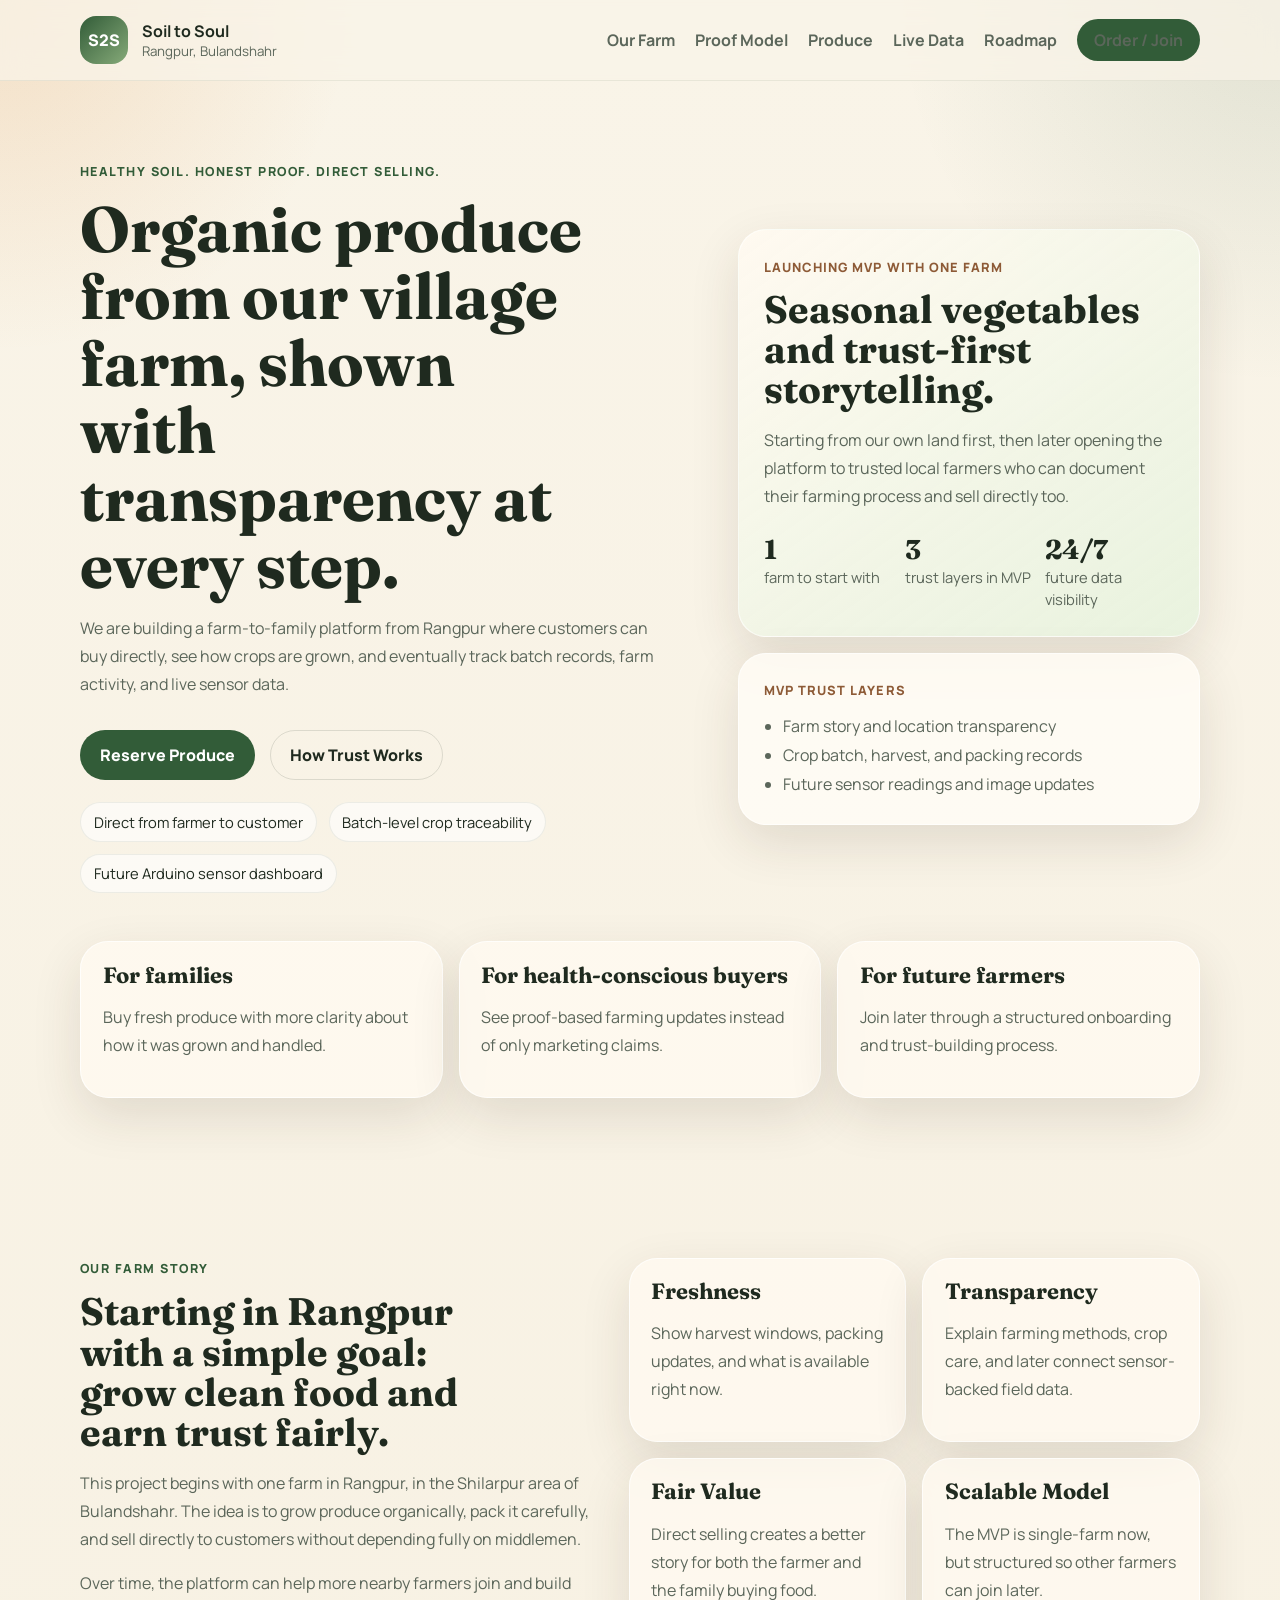
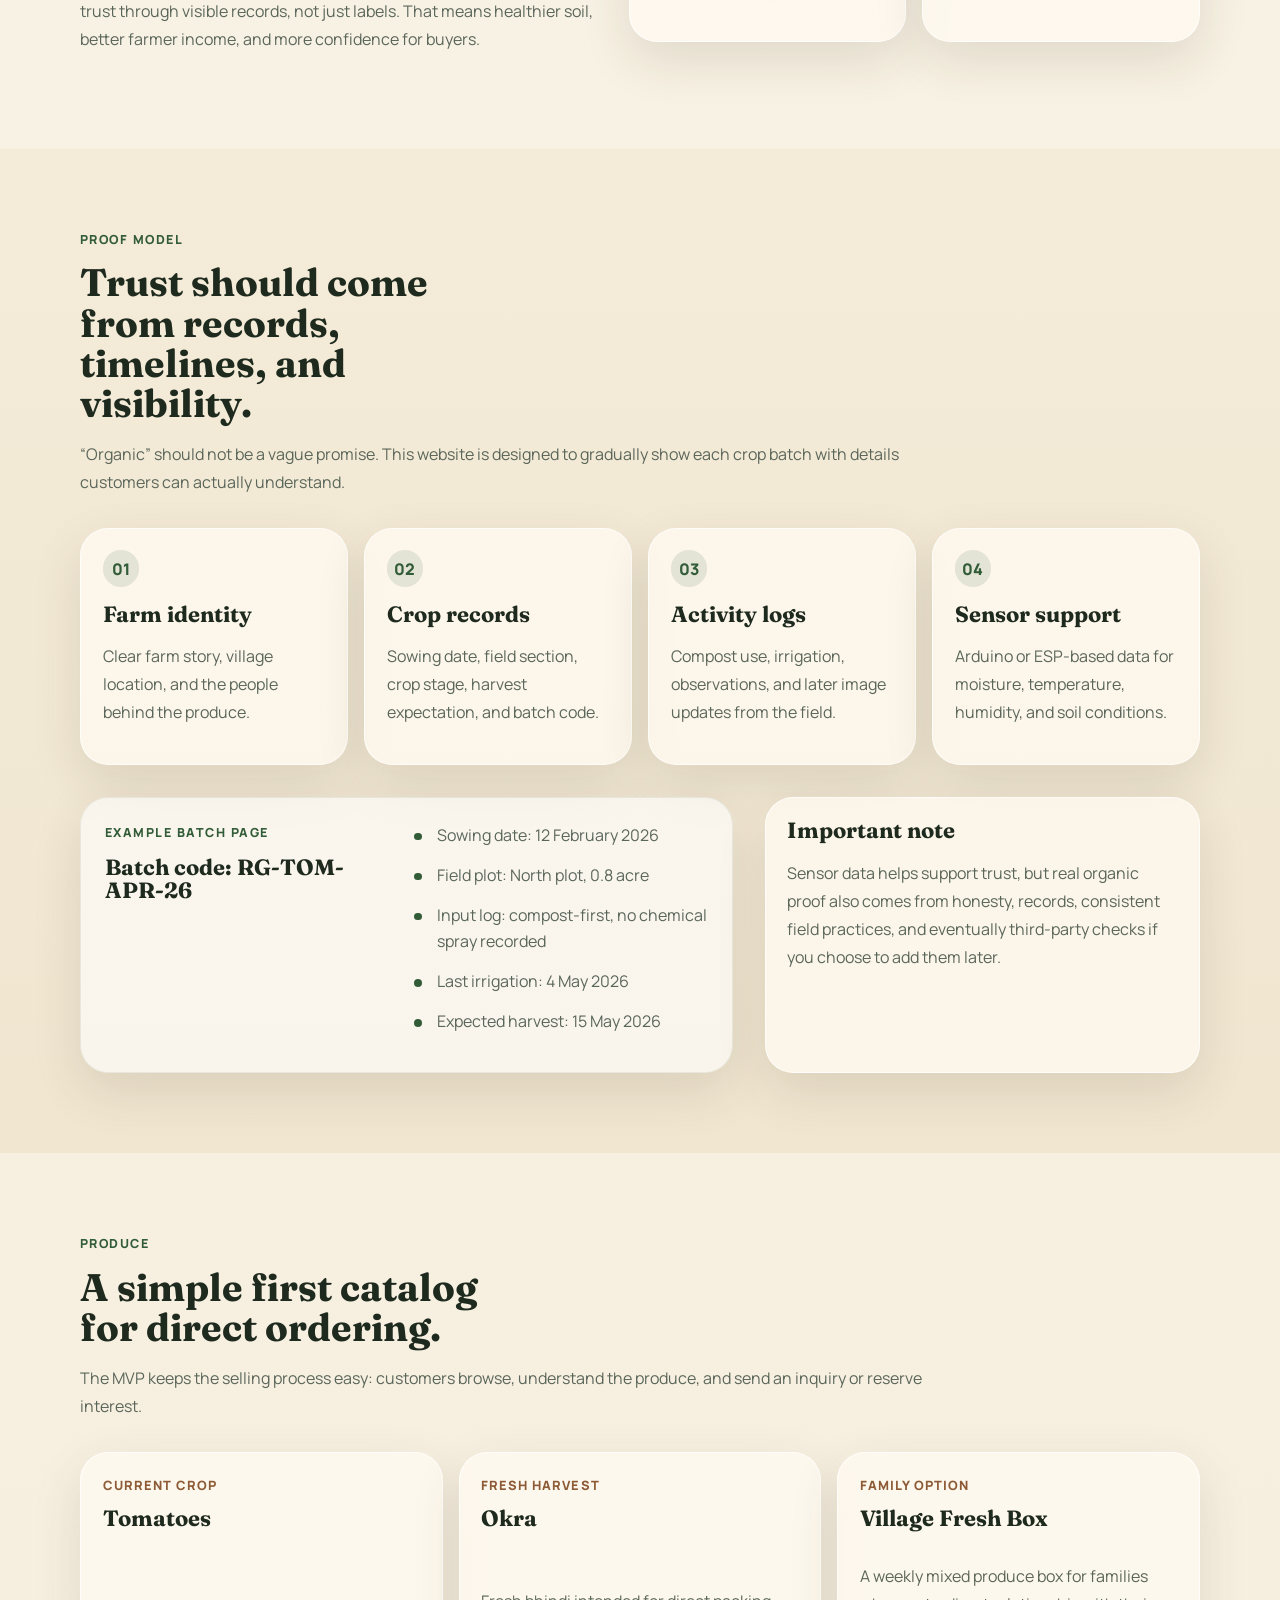
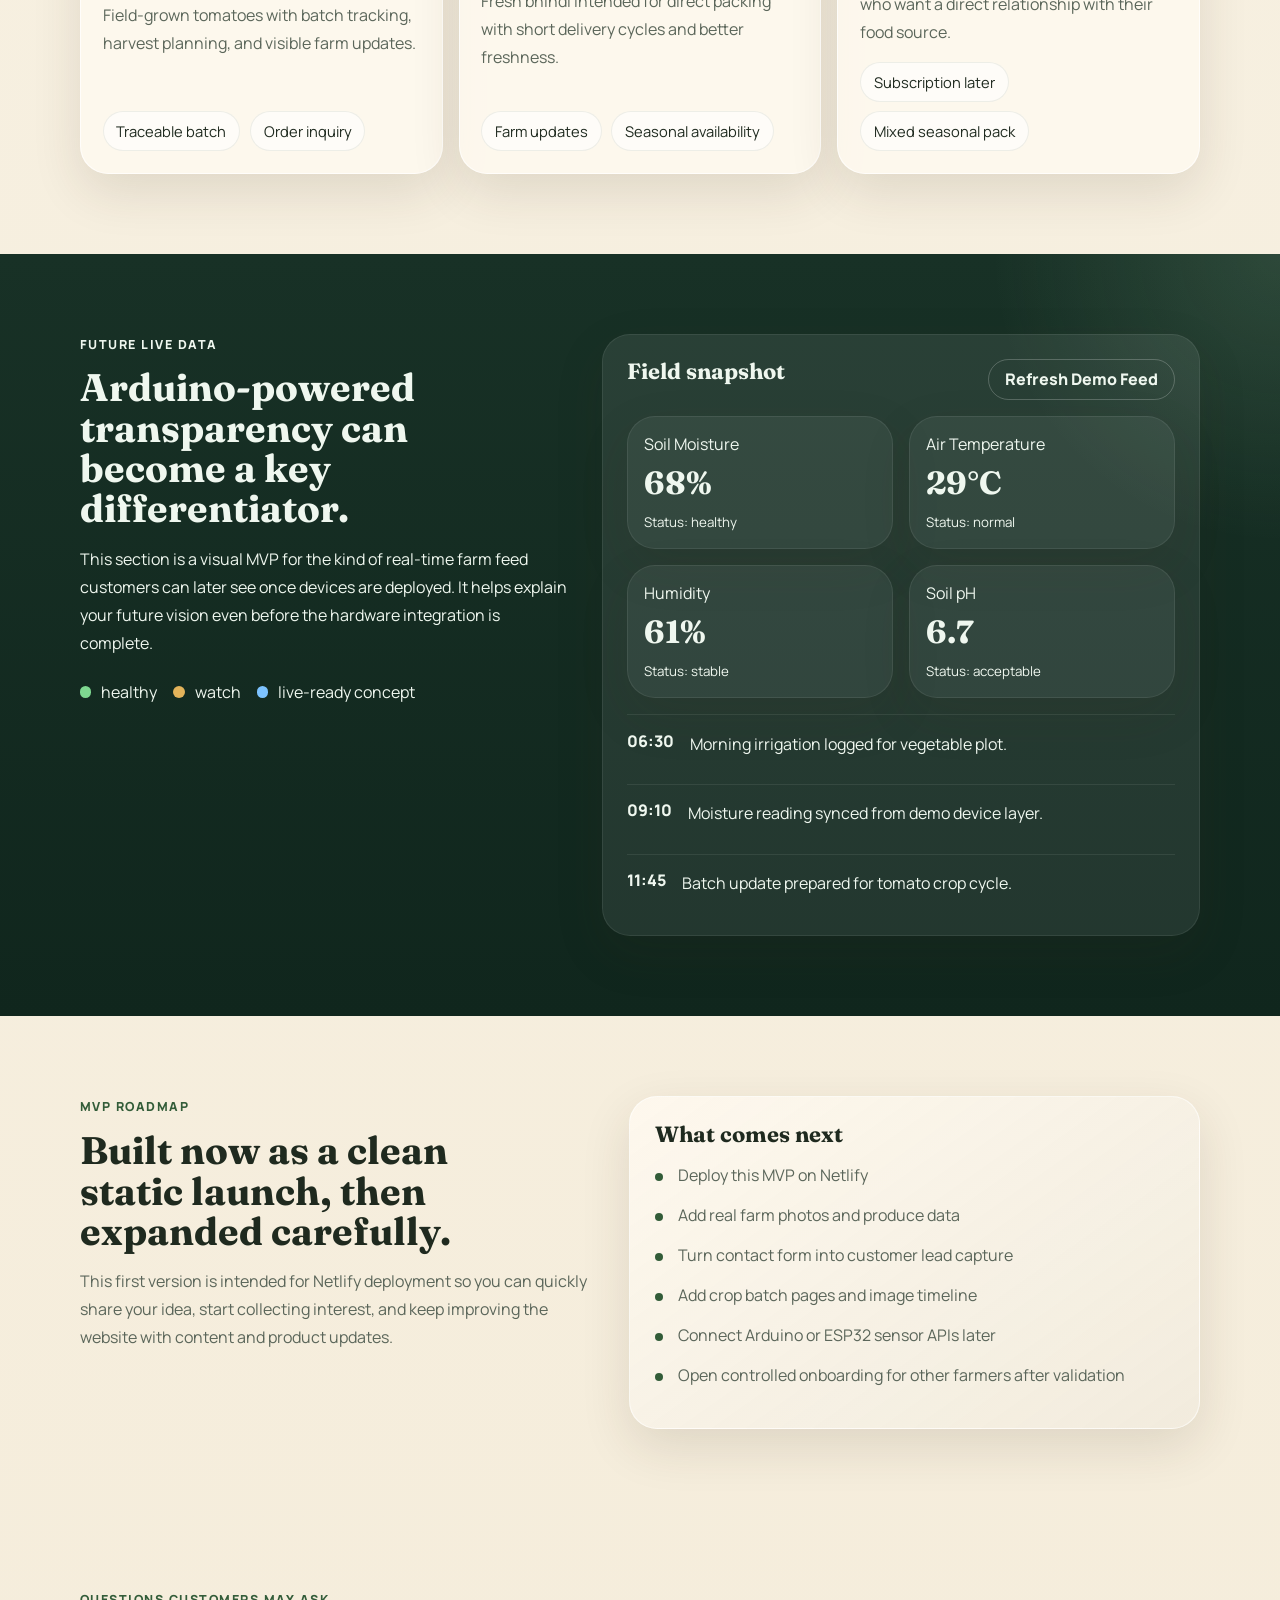
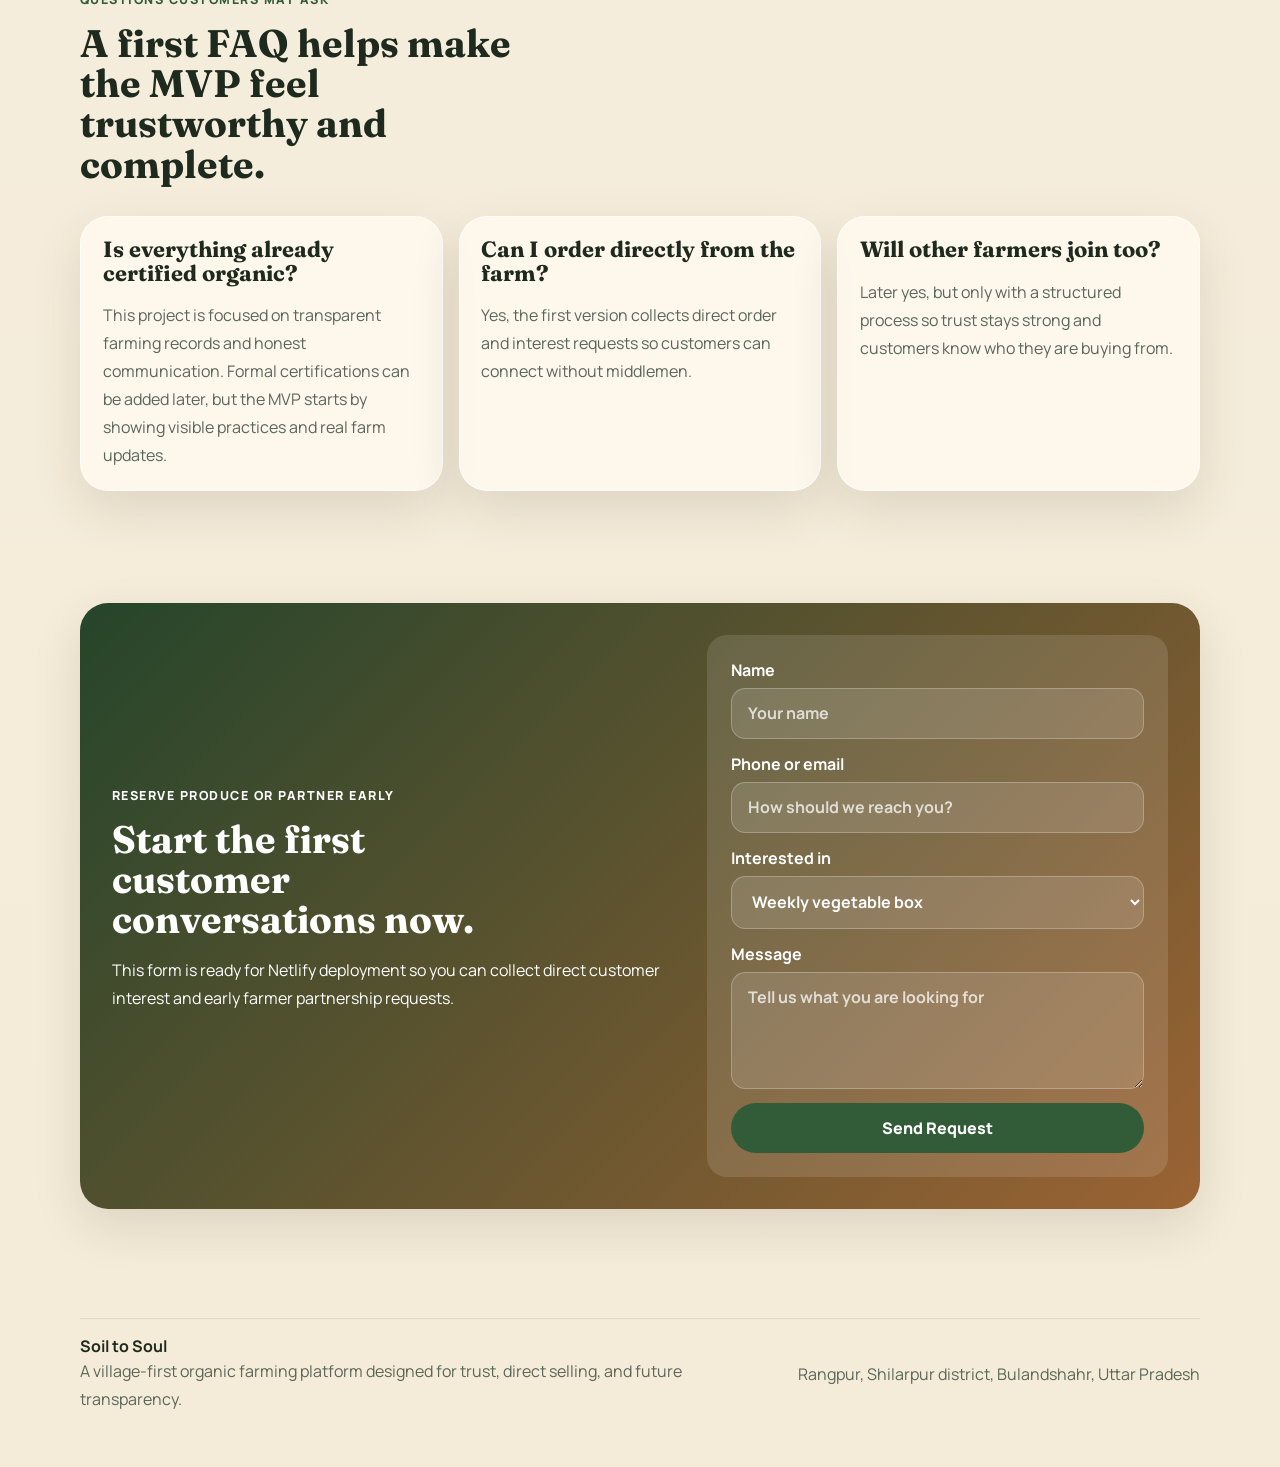
==== index.html @ 295ac2bc "Initial Soil to Soul MVP website" ====
<!DOCTYPE html>
<html lang="en">
<head>
  <meta charset="UTF-8">
  <meta name="viewport" content="width=device-width, initial-scale=1.0">
  <title>Soil to Soul | Farm to Family</title>
  <meta name="description" content="Soil to Soul is a trust-first organic farm website from Rangpur, Shilarpur, Bulandshahr with direct ordering, crop traceability, and future-ready live farm data.">
  <meta name="theme-color" content="#24472d">
  <link rel="preconnect" href="https://fonts.googleapis.com">
  <link rel="preconnect" href="https://fonts.gstatic.com" crossorigin>
  <link href="https://fonts.googleapis.com/css2?family=Fraunces:wght@500;600;700&family=Manrope:wght@400;500;600;700;800&display=swap" rel="stylesheet">
  <link rel="stylesheet" href="styles.css">
</head>
<body>
  <header class="site-header">
    <div class="container nav-shell">
      <a class="brand" href="#top" aria-label="Soil to Soul">
        <span class="brand-mark">S2S</span>
        <span class="brand-text">
          <strong>Soil to Soul</strong>
          <small>Rangpur, Bulandshahr</small>
        </span>
      </a>

      <button class="nav-toggle" type="button" aria-expanded="false" aria-controls="site-nav" aria-label="Toggle navigation">
        <span></span>
        <span></span>
        <span></span>
      </button>

      <nav id="site-nav" class="site-nav">
        <a href="#story">Our Farm</a>
        <a href="#proof">Proof Model</a>
        <a href="#produce">Produce</a>
        <a href="#dashboard">Live Data</a>
        <a href="#roadmap">Roadmap</a>
        <a href="#contact" class="button button-small">Order / Join</a>
      </nav>
    </div>
  </header>

  <main id="top">
    <section class="hero">
      <div class="container hero-grid">
        <div class="hero-copy">
          <p class="eyebrow">Healthy soil. Honest proof. Direct selling.</p>
          <h1>Organic produce from our village farm, shown with transparency at every step.</h1>
          <p class="hero-text">
            We are building a farm-to-family platform from Rangpur where customers can buy directly,
            see how crops are grown, and eventually track batch records, farm activity, and live sensor data.
          </p>
          <div class="hero-actions">
            <a class="button" href="#contact">Reserve Produce</a>
            <a class="button button-ghost" href="#proof">How Trust Works</a>
          </div>
          <ul class="hero-highlights">
            <li>Direct from farmer to customer</li>
            <li>Batch-level crop traceability</li>
            <li>Future Arduino sensor dashboard</li>
          </ul>
        </div>

        <div class="hero-panel">
          <div class="panel-card panel-main">
            <p class="panel-label">Launching MVP with one farm</p>
            <h2>Seasonal vegetables and trust-first storytelling.</h2>
            <p>
              Starting from our own land first, then later opening the platform to trusted local farmers
              who can document their farming process and sell directly too.
            </p>
            <div class="stat-row">
              <div>
                <strong>1</strong>
                <span>farm to start with</span>
              </div>
              <div>
                <strong>3</strong>
                <span>trust layers in MVP</span>
              </div>
              <div>
                <strong>24/7</strong>
                <span>future data visibility</span>
              </div>
            </div>
          </div>

          <div class="panel-card panel-note">
            <p class="panel-label">MVP trust layers</p>
            <ul>
              <li>Farm story and location transparency</li>
              <li>Crop batch, harvest, and packing records</li>
              <li>Future sensor readings and image updates</li>
            </ul>
          </div>
        </div>
      </div>
    </section>

    <section class="section intro-strip">
      <div class="container intro-cards">
        <article class="mini-card">
          <h3>For families</h3>
          <p>Buy fresh produce with more clarity about how it was grown and handled.</p>
        </article>
        <article class="mini-card">
          <h3>For health-conscious buyers</h3>
          <p>See proof-based farming updates instead of only marketing claims.</p>
        </article>
        <article class="mini-card">
          <h3>For future farmers</h3>
          <p>Join later through a structured onboarding and trust-building process.</p>
        </article>
      </div>
    </section>

    <section class="section" id="story">
      <div class="container split-section">
        <div>
          <p class="eyebrow">Our farm story</p>
          <h2>Starting in Rangpur with a simple goal: grow clean food and earn trust fairly.</h2>
          <p>
            This project begins with one farm in Rangpur, in the Shilarpur area of Bulandshahr.
            The idea is to grow produce organically, pack it carefully, and sell directly to customers
            without depending fully on middlemen.
          </p>
          <p>
            Over time, the platform can help more nearby farmers join and build trust through visible records,
            not just labels. That means healthier soil, better farmer income, and more confidence for buyers.
          </p>
        </div>

        <div class="feature-grid">
          <article class="feature-card">
            <h3>Freshness</h3>
            <p>Show harvest windows, packing updates, and what is available right now.</p>
          </article>
          <article class="feature-card">
            <h3>Transparency</h3>
            <p>Explain farming methods, crop care, and later connect sensor-backed field data.</p>
          </article>
          <article class="feature-card">
            <h3>Fair Value</h3>
            <p>Direct selling creates a better story for both the farmer and the family buying food.</p>
          </article>
          <article class="feature-card">
            <h3>Scalable Model</h3>
            <p>The MVP is single-farm now, but structured so other farmers can join later.</p>
          </article>
        </div>
      </div>
    </section>

    <section class="section section-tinted" id="proof">
      <div class="container">
        <div class="section-heading">
          <p class="eyebrow">Proof model</p>
          <h2>Trust should come from records, timelines, and visibility.</h2>
          <p>
            “Organic” should not be a vague promise. This website is designed to gradually show each crop batch
            with details customers can actually understand.
          </p>
        </div>

        <div class="timeline-grid">
          <article class="timeline-card">
            <span>01</span>
            <h3>Farm identity</h3>
            <p>Clear farm story, village location, and the people behind the produce.</p>
          </article>
          <article class="timeline-card">
            <span>02</span>
            <h3>Crop records</h3>
            <p>Sowing date, field section, crop stage, harvest expectation, and batch code.</p>
          </article>
          <article class="timeline-card">
            <span>03</span>
            <h3>Activity logs</h3>
            <p>Compost use, irrigation, observations, and later image updates from the field.</p>
          </article>
          <article class="timeline-card">
            <span>04</span>
            <h3>Sensor support</h3>
            <p>Arduino or ESP-based data for moisture, temperature, humidity, and soil conditions.</p>
          </article>
        </div>

        <div class="proof-grid">
          <article class="traceability-box">
            <div>
              <p class="eyebrow">Example batch page</p>
              <h3>Batch code: RG-TOM-APR-26</h3>
            </div>
            <ul class="batch-points">
              <li>Sowing date: 12 February 2026</li>
              <li>Field plot: North plot, 0.8 acre</li>
              <li>Input log: compost-first, no chemical spray recorded</li>
              <li>Last irrigation: 4 May 2026</li>
              <li>Expected harvest: 15 May 2026</li>
            </ul>
          </article>

          <article class="proof-note">
            <h3>Important note</h3>
            <p>
              Sensor data helps support trust, but real organic proof also comes from honesty, records,
              consistent field practices, and eventually third-party checks if you choose to add them later.
            </p>
          </article>
        </div>
      </div>
    </section>

    <section class="section" id="produce">
      <div class="container">
        <div class="section-heading">
          <p class="eyebrow">Produce</p>
          <h2>A simple first catalog for direct ordering.</h2>
          <p>
            The MVP keeps the selling process easy: customers browse, understand the produce, and send an inquiry or reserve interest.
          </p>
        </div>

        <div class="produce-grid">
          <article class="produce-card">
            <div class="produce-top">
              <p class="produce-tag">Current crop</p>
              <h3>Tomatoes</h3>
            </div>
            <p>Field-grown tomatoes with batch tracking, harvest planning, and visible farm updates.</p>
            <div class="produce-meta">
              <span>Traceable batch</span>
              <span>Order inquiry</span>
            </div>
          </article>

          <article class="produce-card">
            <div class="produce-top">
              <p class="produce-tag">Fresh harvest</p>
              <h3>Okra</h3>
            </div>
            <p>Fresh bhindi intended for direct packing with short delivery cycles and better freshness.</p>
            <div class="produce-meta">
              <span>Farm updates</span>
              <span>Seasonal availability</span>
            </div>
          </article>

          <article class="produce-card">
            <div class="produce-top">
              <p class="produce-tag">Family option</p>
              <h3>Village Fresh Box</h3>
            </div>
            <p>A weekly mixed produce box for families who want a direct relationship with their food source.</p>
            <div class="produce-meta">
              <span>Subscription later</span>
              <span>Mixed seasonal pack</span>
            </div>
          </article>
        </div>
      </div>
    </section>

    <section class="section section-dark" id="dashboard">
      <div class="container dashboard-grid">
        <div>
          <p class="eyebrow eyebrow-dark">Future live data</p>
          <h2>Arduino-powered transparency can become a key differentiator.</h2>
          <p>
            This section is a visual MVP for the kind of real-time farm feed customers can later see once devices are deployed.
            It helps explain your future vision even before the hardware integration is complete.
          </p>
          <div class="legend">
            <span><i class="dot dot-green"></i> healthy</span>
            <span><i class="dot dot-amber"></i> watch</span>
            <span><i class="dot dot-blue"></i> live-ready concept</span>
          </div>
        </div>

        <div class="dashboard-card">
          <div class="dashboard-head">
            <h3>Field snapshot</h3>
            <button id="refreshButton" class="button button-small button-ghost-dark" type="button">Refresh Demo Feed</button>
          </div>

          <div class="sensor-grid">
            <article class="sensor-card">
              <span>Soil Moisture</span>
              <strong id="moistureValue">68%</strong>
              <small>Status: healthy</small>
            </article>
            <article class="sensor-card">
              <span>Air Temperature</span>
              <strong id="temperatureValue">29°C</strong>
              <small>Status: normal</small>
            </article>
            <article class="sensor-card">
              <span>Humidity</span>
              <strong id="humidityValue">61%</strong>
              <small>Status: stable</small>
            </article>
            <article class="sensor-card">
              <span>Soil pH</span>
              <strong id="phValue">6.7</strong>
              <small>Status: acceptable</small>
            </article>
          </div>

          <div class="activity-feed">
            <div class="feed-item">
              <span class="feed-time">06:30</span>
              <p>Morning irrigation logged for vegetable plot.</p>
            </div>
            <div class="feed-item">
              <span class="feed-time">09:10</span>
              <p>Moisture reading synced from demo device layer.</p>
            </div>
            <div class="feed-item">
              <span class="feed-time">11:45</span>
              <p>Batch update prepared for tomato crop cycle.</p>
            </div>
          </div>
        </div>
      </div>
    </section>

    <section class="section" id="roadmap">
      <div class="container split-section">
        <div>
          <p class="eyebrow">MVP roadmap</p>
          <h2>Built now as a clean static launch, then expanded carefully.</h2>
          <p>
            This first version is intended for Netlify deployment so you can quickly share your idea, start collecting interest,
            and keep improving the website with content and product updates.
          </p>
        </div>

        <div class="checklist-card">
          <h3>What comes next</h3>
          <ul class="checklist">
            <li>Deploy this MVP on Netlify</li>
            <li>Add real farm photos and produce data</li>
            <li>Turn contact form into customer lead capture</li>
            <li>Add crop batch pages and image timeline</li>
            <li>Connect Arduino or ESP32 sensor APIs later</li>
            <li>Open controlled onboarding for other farmers after validation</li>
          </ul>
        </div>
      </div>
    </section>

    <section class="section faq-section">
      <div class="container">
        <div class="section-heading">
          <p class="eyebrow">Questions customers may ask</p>
          <h2>A first FAQ helps make the MVP feel trustworthy and complete.</h2>
        </div>

        <div class="faq-grid">
          <article class="faq-card">
            <h3>Is everything already certified organic?</h3>
            <p>
              This project is focused on transparent farming records and honest communication. Formal certifications can be added later,
              but the MVP starts by showing visible practices and real farm updates.
            </p>
          </article>
          <article class="faq-card">
            <h3>Can I order directly from the farm?</h3>
            <p>
              Yes, the first version collects direct order and interest requests so customers can connect without middlemen.
            </p>
          </article>
          <article class="faq-card">
            <h3>Will other farmers join too?</h3>
            <p>
              Later yes, but only with a structured process so trust stays strong and customers know who they are buying from.
            </p>
          </article>
        </div>
      </div>
    </section>

    <section class="section section-accent" id="contact">
      <div class="container cta-card">
        <div>
          <p class="eyebrow">Reserve produce or partner early</p>
          <h2>Start the first customer conversations now.</h2>
          <p>
            This form is ready for Netlify deployment so you can collect direct customer interest and early farmer partnership requests.
          </p>
        </div>

        <form
          class="interest-form"
          name="organic-mvp-interest"
          method="POST"
          data-netlify="true"
          netlify-honeypot="bot-field"
          action="/thank-you.html"
        >
          <input type="hidden" name="form-name" value="organic-mvp-interest">
          <p class="hidden-field">
            <label>Do not fill this if you are human: <input name="bot-field"></label>
          </p>
          <label>
            Name
            <input type="text" name="name" placeholder="Your name" required>
          </label>
          <label>
            Phone or email
            <input type="text" name="contact" placeholder="How should we reach you?" required>
          </label>
          <label>
            Interested in
            <select name="interest">
              <option value="weekly-box">Weekly vegetable box</option>
              <option value="single-order">Single crop order</option>
              <option value="farm-visit">Farm visit or discussion</option>
              <option value="farmer-partnership">Farmer partnership</option>
            </select>
          </label>
          <label>
            Message
            <textarea name="message" rows="4" placeholder="Tell us what you are looking for"></textarea>
          </label>
          <button class="button" type="submit">Send Request</button>
        </form>
      </div>
    </section>
  </main>

  <footer class="site-footer">
    <div class="container footer-shell">
      <div>
        <strong>Soil to Soul</strong>
        <p>A village-first organic farming platform designed for trust, direct selling, and future transparency.</p>
      </div>
      <p>Rangpur, Shilarpur district, Bulandshahr, Uttar Pradesh</p>
    </div>
  </footer>

  <script src="script.js"></script>
</body>
</html>
---- styles.css ----
:root {
  --bg: #f7f1e4;
  --bg-soft: #efe4cc;
  --card: rgba(255, 252, 245, 0.82);
  --ink: #1f2a1f;
  --muted: #5b665a;
  --line: rgba(44, 61, 44, 0.14);
  --leaf: #325c38;
  --leaf-deep: #22462d;
  --leaf-soft: #6b9366;
  --soil: #8d5a36;
  --accent: #d9822b;
  --dark: #183126;
  --dark-card: rgba(255, 255, 255, 0.08);
  --shadow: 0 18px 50px rgba(58, 44, 28, 0.12);
  --radius-xl: 28px;
  --radius-lg: 20px;
  --radius-md: 14px;
  --container: min(1120px, calc(100vw - 2rem));
}

* {
  box-sizing: border-box;
}

html {
  scroll-behavior: smooth;
}

body {
  margin: 0;
  font-family: "Manrope", sans-serif;
  color: var(--ink);
  background:
    radial-gradient(circle at top left, rgba(217, 130, 43, 0.18), transparent 22rem),
    radial-gradient(circle at top right, rgba(50, 92, 56, 0.12), transparent 24rem),
    linear-gradient(180deg, #f9f4e8 0%, #f4ebd8 100%);
}

img {
  display: block;
  max-width: 100%;
}

a {
  color: inherit;
  text-decoration: none;
}

button,
input,
select,
textarea {
  font: inherit;
}

textarea {
  resize: vertical;
}

.container {
  width: var(--container);
  margin: 0 auto;
}

.site-header {
  position: sticky;
  top: 0;
  z-index: 20;
  backdrop-filter: blur(14px);
  background: rgba(249, 244, 232, 0.76);
  border-bottom: 1px solid rgba(44, 61, 44, 0.08);
}

.nav-shell {
  display: flex;
  align-items: center;
  justify-content: space-between;
  gap: 1rem;
  padding: 1rem 0;
}

.brand {
  display: inline-flex;
  align-items: center;
  gap: 0.9rem;
}

.brand-mark {
  display: grid;
  place-items: center;
  width: 3rem;
  height: 3rem;
  border-radius: 1rem;
  background: linear-gradient(135deg, var(--leaf), #86aa79);
  color: #fff;
  font-weight: 800;
}

.brand-text {
  display: flex;
  flex-direction: column;
}

.brand-text strong {
  font-size: 1rem;
}

.brand-text small {
  color: var(--muted);
}

.site-nav {
  display: flex;
  align-items: center;
  gap: 1.25rem;
}

.site-nav a {
  color: var(--muted);
  font-weight: 700;
}

.nav-toggle {
  display: none;
  width: 3rem;
  height: 3rem;
  border: 1px solid var(--line);
  border-radius: 1rem;
  background: transparent;
  cursor: pointer;
}

.nav-toggle span {
  display: block;
  width: 1.1rem;
  height: 2px;
  margin: 0.22rem auto;
  background: var(--ink);
}

.hero {
  padding: 5rem 0 2rem;
}

.hero-grid,
.split-section,
.dashboard-grid,
.cta-card,
.footer-shell,
.proof-grid {
  display: grid;
  gap: 2rem;
}

.hero-grid {
  grid-template-columns: 1.15fr 0.85fr;
  align-items: center;
}

.eyebrow {
  margin: 0 0 0.75rem;
  text-transform: uppercase;
  letter-spacing: 0.12em;
  font-size: 0.78rem;
  color: var(--leaf);
  font-weight: 800;
}

.eyebrow-dark {
  color: #aed9b0;
}

h1,
h2,
h3 {
  margin: 0 0 1rem;
  font-family: "Fraunces", serif;
  line-height: 1.05;
}

h1 {
  font-size: clamp(2.8rem, 5vw, 5.3rem);
  max-width: 12ch;
}

h2 {
  font-size: clamp(2rem, 3vw, 3.2rem);
  max-width: 16ch;
}

h3 {
  font-size: 1.38rem;
}

p {
  margin: 0 0 1rem;
  color: var(--muted);
  line-height: 1.75;
}

.hero-text {
  max-width: 58ch;
}

.hero-actions {
  display: flex;
  flex-wrap: wrap;
  gap: 0.9rem;
  margin: 2rem 0 1.4rem;
}

.button {
  display: inline-flex;
  align-items: center;
  justify-content: center;
  min-height: 3rem;
  padding: 0.8rem 1.2rem;
  border-radius: 999px;
  border: 1px solid transparent;
  background: var(--leaf);
  color: #fff;
  font-weight: 800;
  cursor: pointer;
  transition: transform 160ms ease, background 160ms ease;
}

.button:hover {
  transform: translateY(-1px);
  background: var(--leaf-deep);
}

.button-small {
  min-height: 2.5rem;
  padding: 0.55rem 1rem;
}

.button-ghost {
  background: transparent;
  border-color: var(--line);
  color: var(--ink);
}

.button-ghost-dark {
  background: transparent;
  border-color: rgba(255, 255, 255, 0.22);
  color: #eff7ef;
}

.hero-highlights,
.checklist,
.batch-points {
  padding: 0;
  margin: 0;
  list-style: none;
}

.hero-highlights {
  display: flex;
  flex-wrap: wrap;
  gap: 0.75rem;
}

.hero-highlights li,
.produce-meta span {
  padding: 0.55rem 0.8rem;
  border-radius: 999px;
  background: rgba(255, 255, 255, 0.6);
  border: 1px solid rgba(44, 61, 44, 0.08);
  color: var(--ink);
  font-size: 0.92rem;
}

.hero-panel {
  display: grid;
  gap: 1rem;
}

.panel-card,
.mini-card,
.feature-card,
.timeline-card,
.traceability-box,
.proof-note,
.produce-card,
.dashboard-card,
.checklist-card,
.cta-card,
.faq-card,
.sensor-card {
  border-radius: var(--radius-xl);
  box-shadow: var(--shadow);
}

.panel-card {
  padding: 1.6rem;
  background: rgba(255, 252, 245, 0.86);
  border: 1px solid rgba(255, 255, 255, 0.6);
}

.panel-main {
  background: linear-gradient(145deg, rgba(255, 250, 241, 0.92), rgba(228, 242, 220, 0.78));
}

.panel-label,
.produce-tag {
  margin: 0 0 0.65rem;
  color: var(--soil);
  font-size: 0.8rem;
  font-weight: 800;
  text-transform: uppercase;
  letter-spacing: 0.08em;
}

.stat-row {
  display: grid;
  grid-template-columns: repeat(3, 1fr);
  gap: 0.75rem;
  margin-top: 1.4rem;
}

.stat-row strong {
  display: block;
  font-size: 1.7rem;
  font-family: "Fraunces", serif;
}

.stat-row span {
  color: var(--muted);
  font-size: 0.92rem;
}

.panel-note ul {
  margin: 0;
  padding-left: 1.15rem;
  line-height: 1.8;
  color: var(--muted);
}

.section {
  padding: 5rem 0;
}

.intro-strip {
  padding-top: 1rem;
}

.intro-cards,
.feature-grid,
.timeline-grid,
.produce-grid,
.sensor-grid,
.faq-grid {
  display: grid;
  gap: 1rem;
}

.intro-cards {
  grid-template-columns: repeat(3, 1fr);
}

.mini-card,
.feature-card,
.timeline-card,
.produce-card,
.faq-card,
.proof-note {
  padding: 1.35rem;
  background: rgba(255, 250, 241, 0.78);
  border: 1px solid rgba(255, 255, 255, 0.7);
}

.section-tinted {
  background: linear-gradient(180deg, rgba(239, 228, 204, 0.45), rgba(239, 228, 204, 0.8));
}

.section-dark {
  background:
    radial-gradient(circle at top right, rgba(174, 217, 176, 0.14), transparent 18rem),
    linear-gradient(180deg, #183126 0%, #10261d 100%);
  color: #eff7ef;
}

.section-dark p,
.section-dark h2,
.section-dark h3,
.section-dark span,
.section-dark small {
  color: inherit;
}

.section-accent {
  padding-top: 2rem;
  padding-bottom: 5rem;
}

.split-section {
  grid-template-columns: 0.95fr 1.05fr;
  align-items: start;
}

.feature-grid {
  grid-template-columns: repeat(2, 1fr);
}

.timeline-grid {
  grid-template-columns: repeat(4, 1fr);
  margin-top: 2rem;
}

.timeline-card span {
  display: inline-flex;
  align-items: center;
  justify-content: center;
  width: 2.3rem;
  height: 2.3rem;
  margin-bottom: 1rem;
  border-radius: 999px;
  background: rgba(50, 92, 56, 0.12);
  color: var(--leaf);
  font-weight: 800;
}

.proof-grid {
  grid-template-columns: 1.2fr 0.8fr;
  margin-top: 2rem;
}

.traceability-box {
  display: grid;
  grid-template-columns: 1fr 1fr;
  gap: 1rem;
  padding: 1.5rem;
  background: rgba(255, 255, 255, 0.6);
  border: 1px solid rgba(44, 61, 44, 0.08);
}

.batch-points li,
.checklist li {
  position: relative;
  padding-left: 1.4rem;
  margin-bottom: 0.85rem;
  color: var(--muted);
  line-height: 1.65;
}

.batch-points li::before,
.checklist li::before {
  content: "";
  position: absolute;
  left: 0;
  top: 0.7rem;
  width: 0.45rem;
  height: 0.45rem;
  border-radius: 999px;
  background: var(--leaf);
}

.section-heading {
  max-width: 56rem;
}

.produce-grid {
  grid-template-columns: repeat(3, 1fr);
  margin-top: 2rem;
}

.produce-card {
  display: flex;
  flex-direction: column;
  justify-content: space-between;
  min-height: 16rem;
}

.produce-top {
  margin-bottom: 1rem;
}

.produce-meta {
  display: flex;
  flex-wrap: wrap;
  gap: 0.6rem;
}

.dashboard-grid {
  grid-template-columns: 0.9fr 1.1fr;
  align-items: start;
}

.legend {
  display: flex;
  flex-wrap: wrap;
  gap: 1rem;
  margin-top: 1.5rem;
}

.dot {
  display: inline-block;
  width: 0.7rem;
  height: 0.7rem;
  margin-right: 0.45rem;
  border-radius: 999px;
}

.dot-green {
  background: #7ed890;
}

.dot-amber {
  background: #e3b35a;
}

.dot-blue {
  background: #7dc3ff;
}

.dashboard-card {
  padding: 1.5rem;
  background: var(--dark-card);
  border: 1px solid rgba(255, 255, 255, 0.08);
}

.dashboard-head {
  display: flex;
  justify-content: space-between;
  gap: 1rem;
  align-items: center;
  margin-bottom: 1rem;
}

.sensor-grid {
  grid-template-columns: repeat(2, 1fr);
}

.sensor-card {
  padding: 1rem;
  background: rgba(255, 255, 255, 0.06);
  border: 1px solid rgba(255, 255, 255, 0.08);
}

.sensor-card strong {
  display: block;
  margin: 0.5rem 0;
  font-size: 2rem;
  font-family: "Fraunces", serif;
}

.activity-feed {
  margin-top: 1rem;
  display: grid;
  gap: 0.75rem;
}

.feed-item {
  display: grid;
  grid-template-columns: auto 1fr;
  gap: 1rem;
  padding: 0.9rem 0;
  border-top: 1px solid rgba(255, 255, 255, 0.08);
}

.feed-item p {
  margin: 0;
}

.feed-time {
  font-weight: 800;
  color: #aed9b0;
}

.checklist-card {
  padding: 1.6rem;
  background: linear-gradient(145deg, rgba(255, 250, 241, 0.82), rgba(241, 235, 221, 0.94));
  border: 1px solid rgba(255, 255, 255, 0.6);
}

.faq-grid {
  grid-template-columns: repeat(3, 1fr);
  margin-top: 2rem;
}

.faq-card p,
.proof-note p {
  margin-bottom: 0;
}

.cta-card {
  grid-template-columns: 1.1fr 0.9fr;
  align-items: center;
  padding: 2rem;
  background: linear-gradient(135deg, #25452b, #9b6333);
  color: #fff;
}

.cta-card p,
.cta-card h2,
.cta-card .eyebrow {
  color: inherit;
}

.interest-form {
  display: grid;
  gap: 0.9rem;
  padding: 1.5rem;
  border-radius: var(--radius-lg);
  background: rgba(255, 255, 255, 0.12);
}

.interest-form label {
  display: grid;
  gap: 0.4rem;
  font-weight: 700;
}

.interest-form input,
.interest-form select,
.interest-form textarea {
  width: 100%;
  padding: 0.85rem 1rem;
  border: 1px solid rgba(255, 255, 255, 0.25);
  border-radius: 0.9rem;
  background: rgba(255, 255, 255, 0.12);
  color: #fff;
}

.interest-form input::placeholder,
.interest-form textarea::placeholder {
  color: rgba(255, 255, 255, 0.74);
}

.interest-form option {
  color: #111;
}

.hidden-field {
  position: absolute;
  left: -9999px;
}

.site-footer {
  padding: 1.8rem 0 2.4rem;
}

.footer-shell {
  grid-template-columns: 1fr auto;
  align-items: center;
  border-top: 1px solid rgba(44, 61, 44, 0.1);
  padding-top: 1rem;
}

@media (max-width: 960px) {
  .hero-grid,
  .split-section,
  .dashboard-grid,
  .cta-card,
  .proof-grid,
  .traceability-box,
  .footer-shell {
    grid-template-columns: 1fr;
  }

  .intro-cards,
  .timeline-grid,
  .produce-grid,
  .faq-grid {
    grid-template-columns: repeat(2, 1fr);
  }
}

@media (max-width: 760px) {
  .nav-toggle {
    display: inline-block;
  }

  .site-nav {
    position: absolute;
    top: calc(100% + 0.5rem);
    left: 1rem;
    right: 1rem;
    display: none;
    flex-direction: column;
    align-items: stretch;
    padding: 1rem;
    border-radius: 1.2rem;
    background: rgba(255, 250, 241, 0.97);
    border: 1px solid rgba(44, 61, 44, 0.08);
    box-shadow: var(--shadow);
  }

  .site-nav.is-open {
    display: flex;
  }

  .intro-cards,
  .feature-grid,
  .timeline-grid,
  .produce-grid,
  .sensor-grid,
  .faq-grid,
  .stat-row {
    grid-template-columns: 1fr;
  }

  .hero {
    padding-top: 3.5rem;
  }

  h1,
  h2 {
    max-width: 100%;
  }

  .section {
    padding: 4rem 0;
  }
}
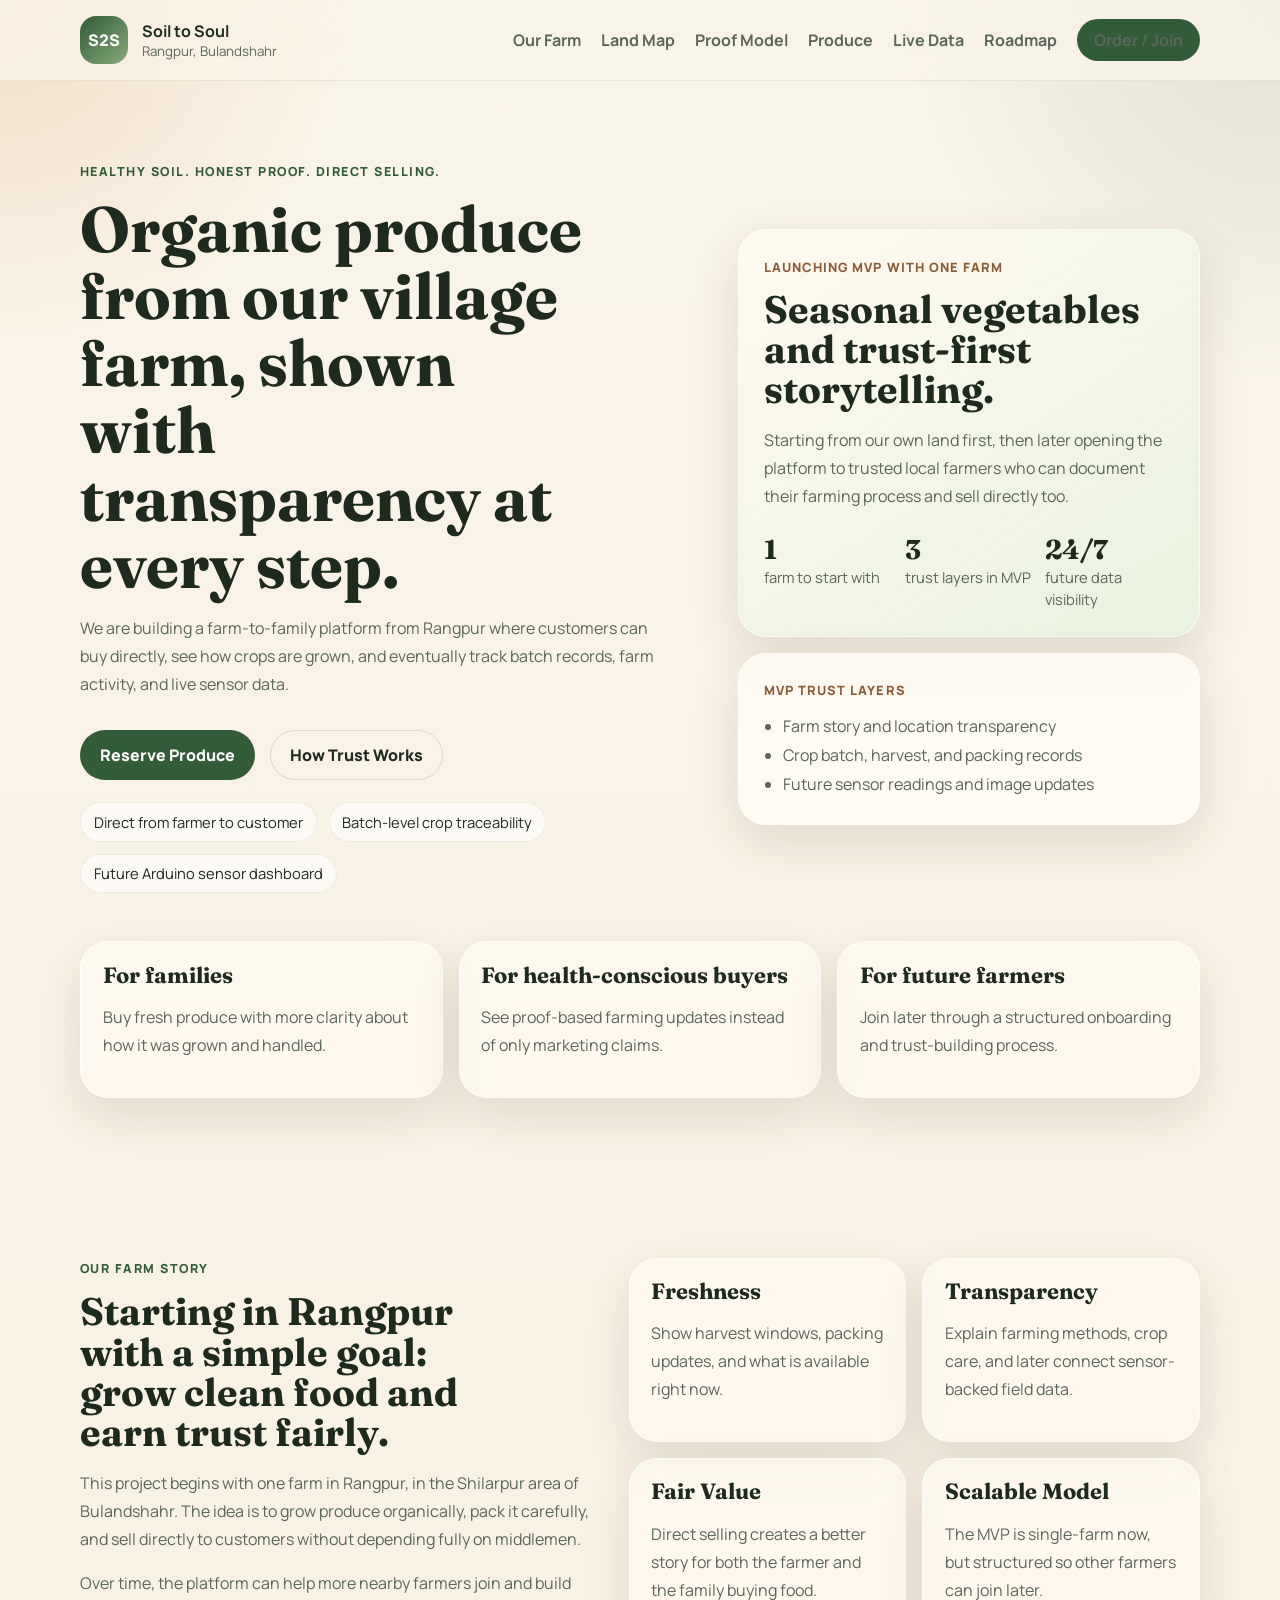
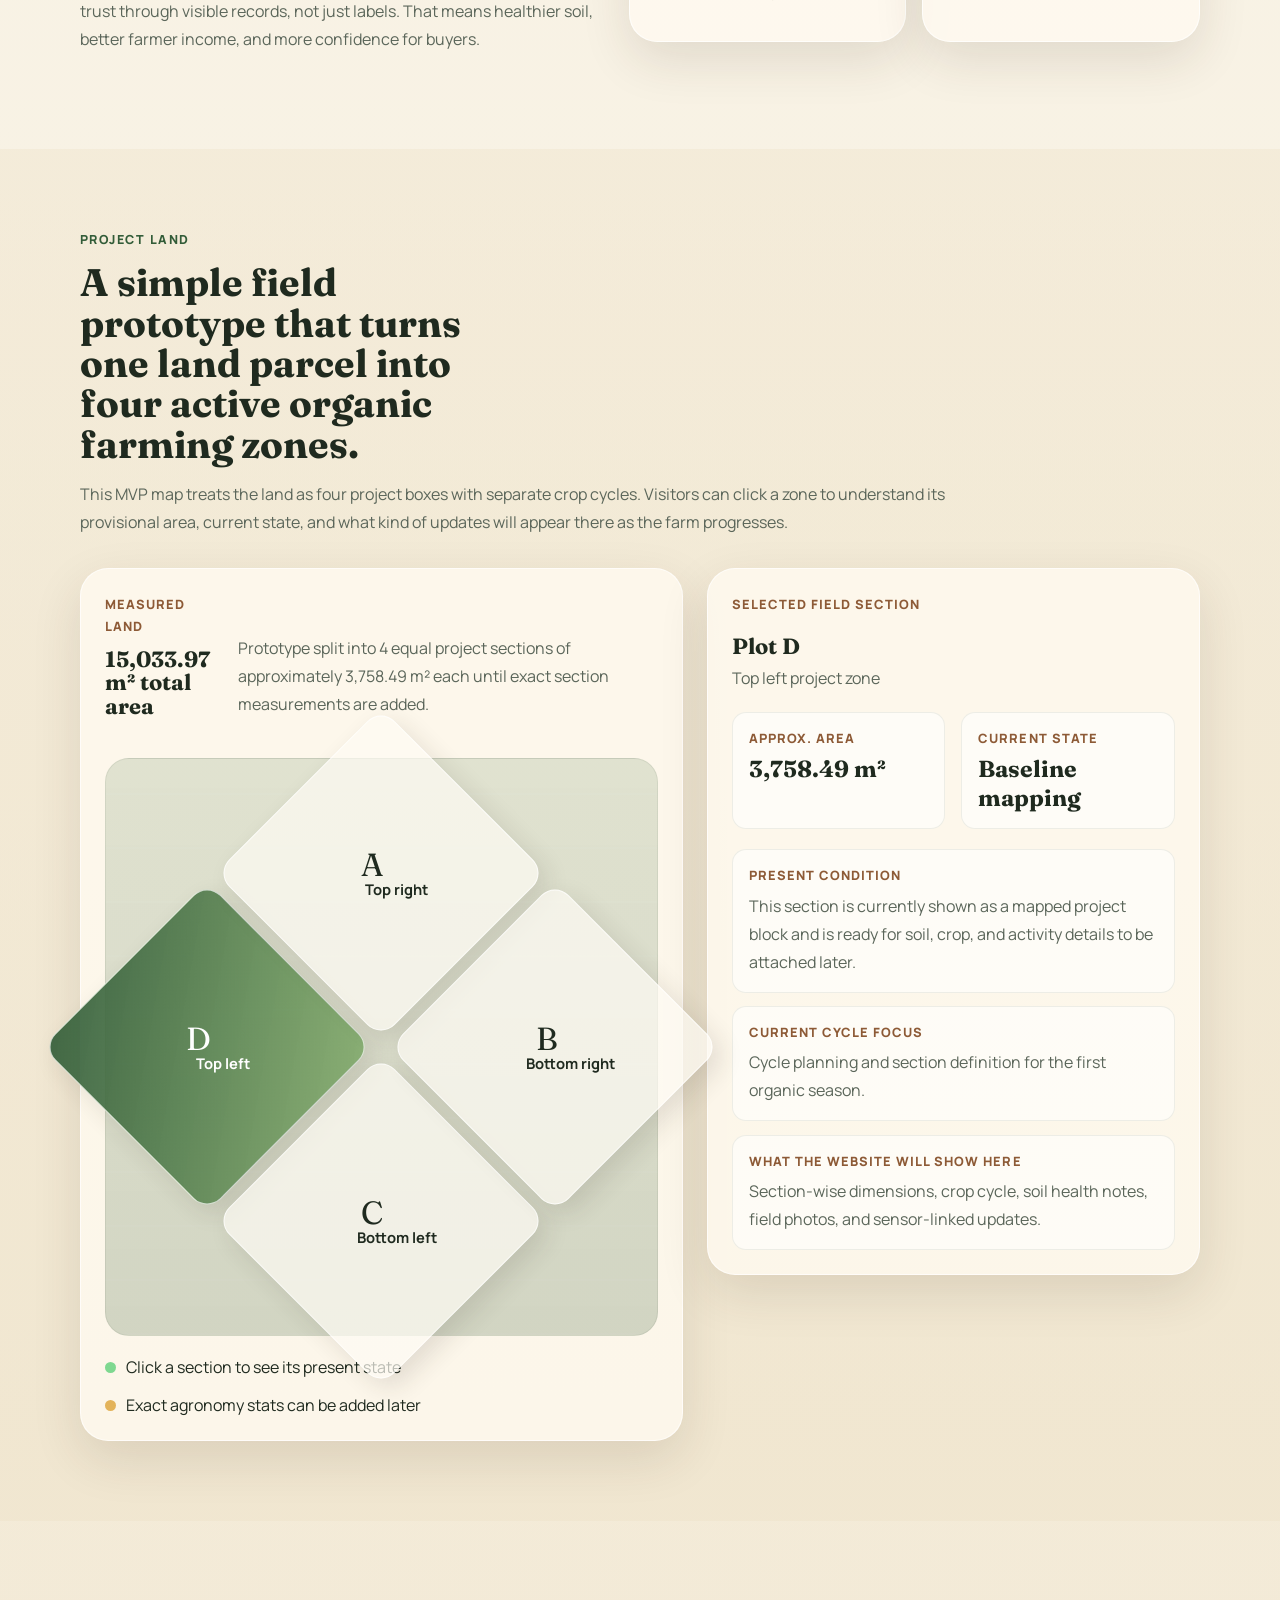
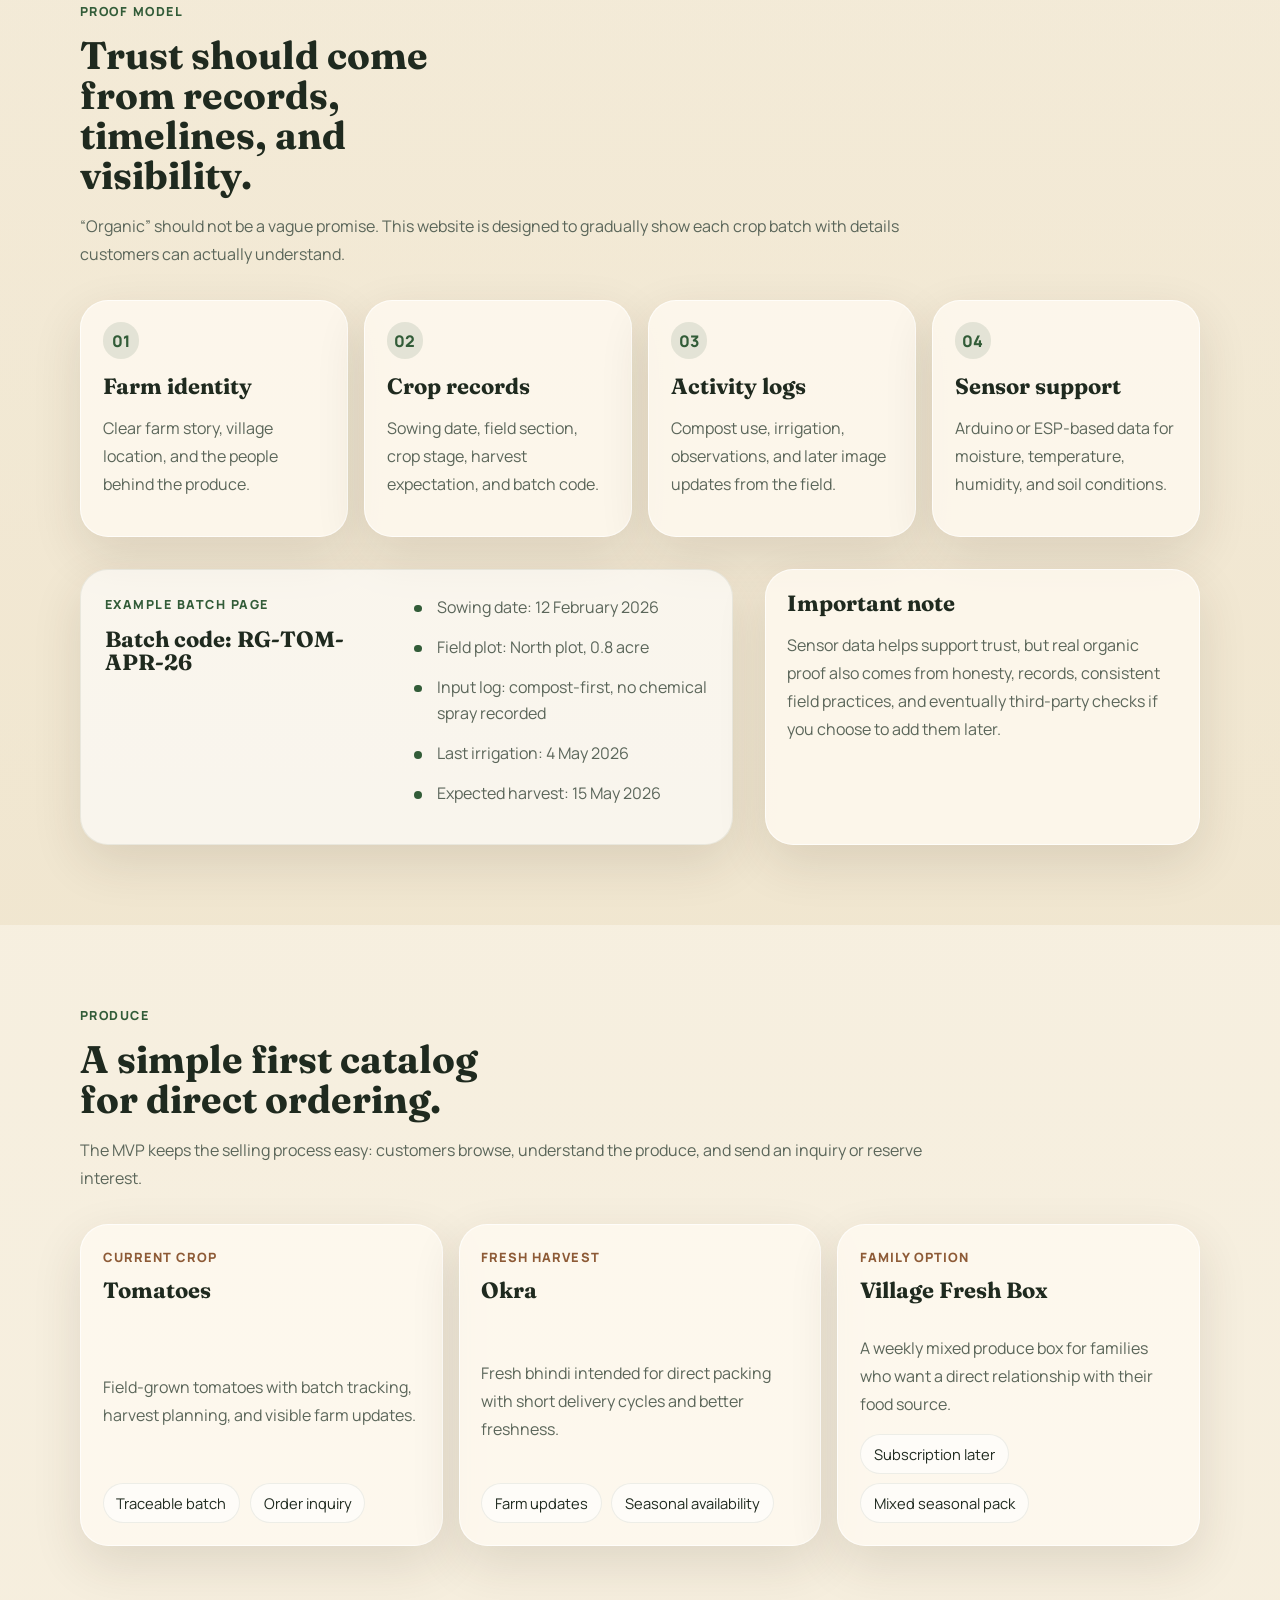
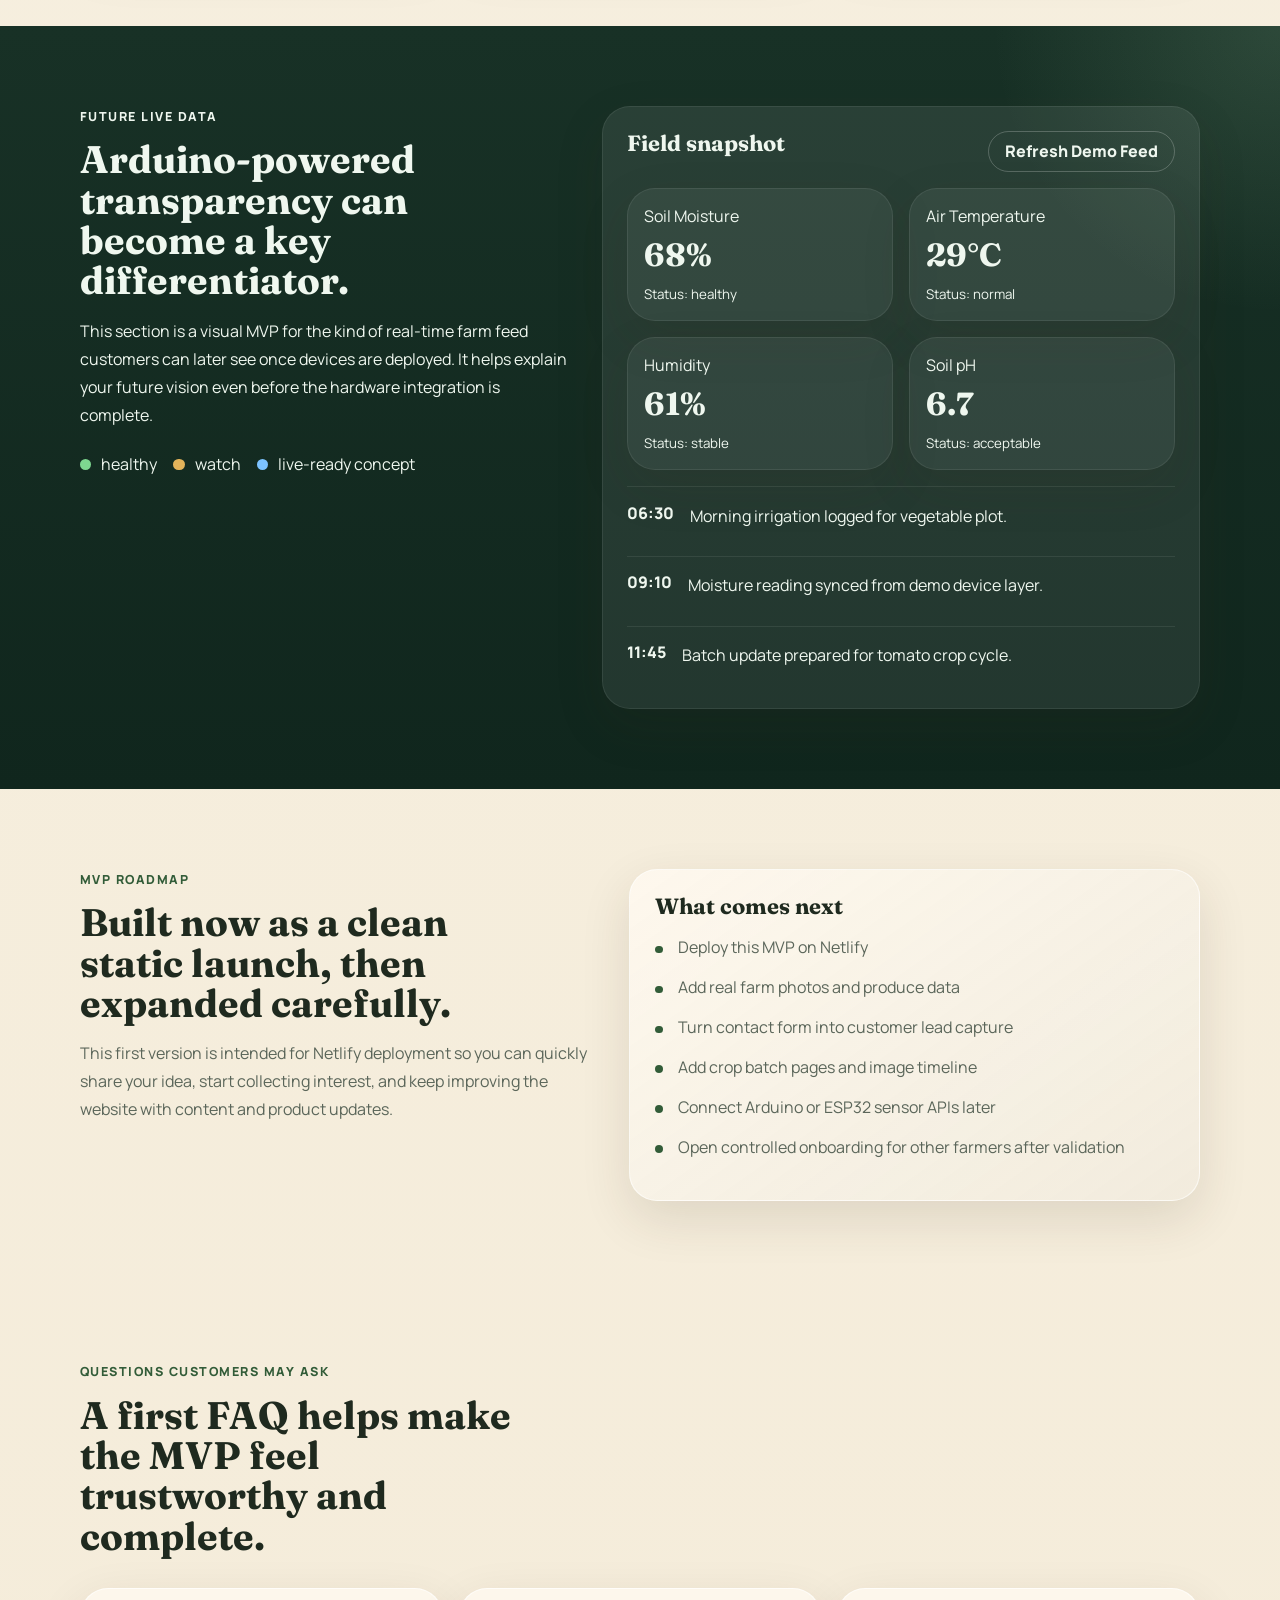
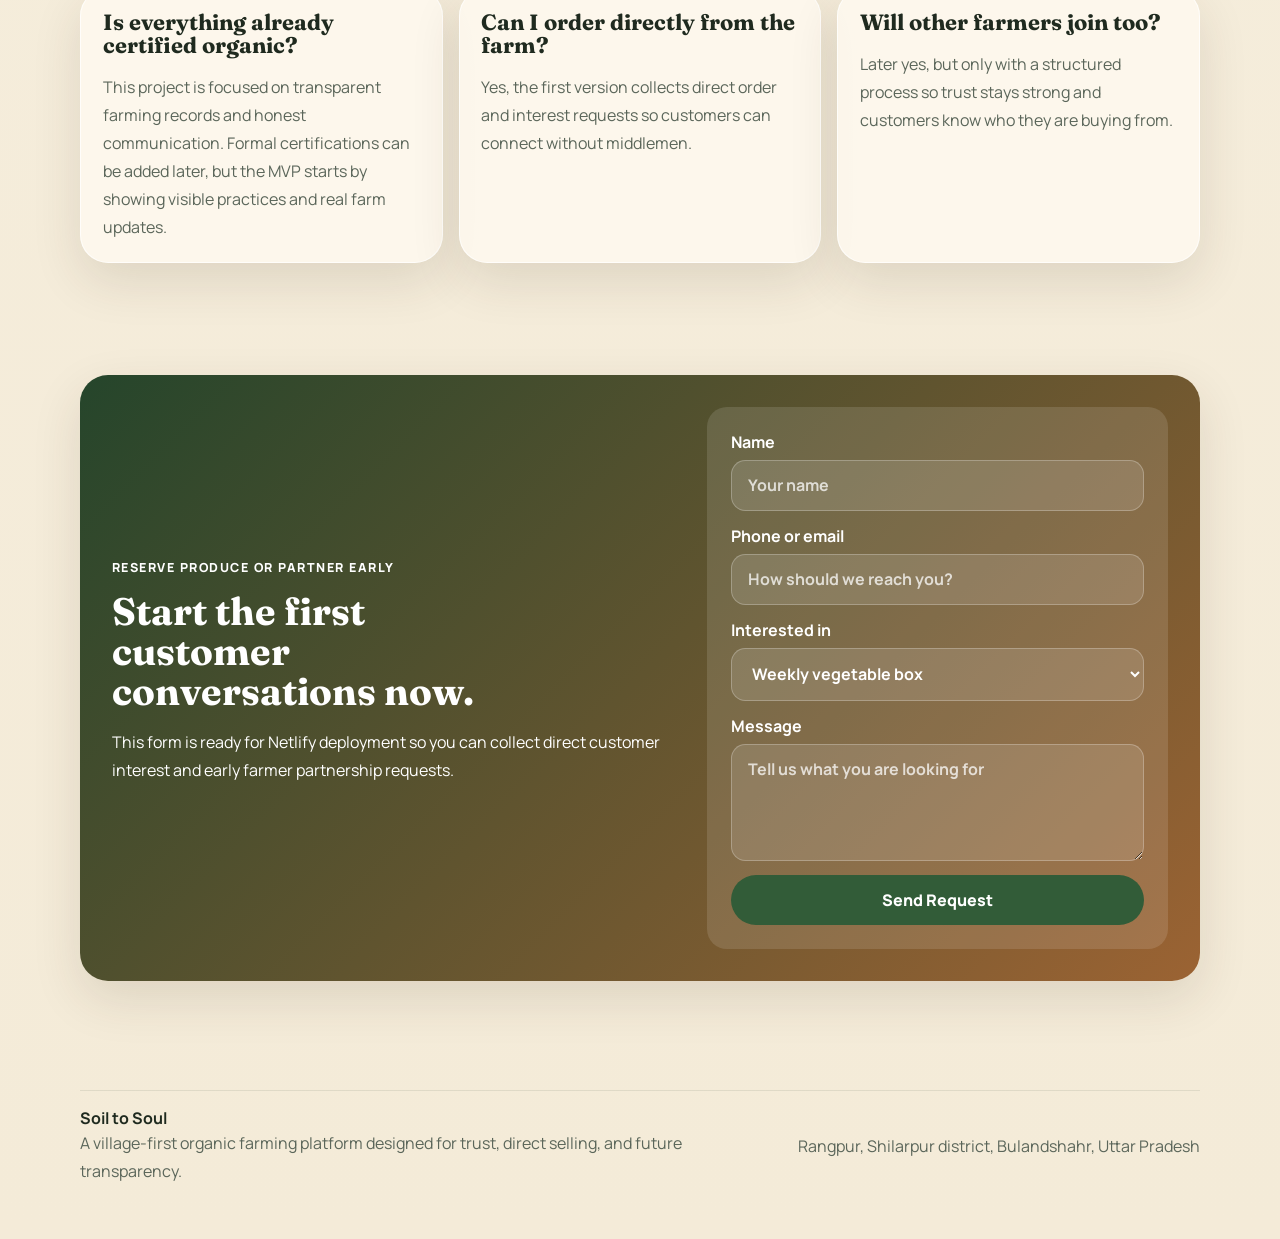
==== commit 51a7eb9e: "Add interactive field zone prototype" ====
--- a/index.html
+++ b/index.html
@@ -30,6 +30,7 @@
 
       <nav id="site-nav" class="site-nav">
         <a href="#story">Our Farm</a>
+        <a href="#land-map">Land Map</a>
         <a href="#proof">Proof Model</a>
         <a href="#produce">Produce</a>
         <a href="#dashboard">Live Data</a>
@@ -146,6 +147,89 @@
             <h3>Scalable Model</h3>
             <p>The MVP is single-farm now, but structured so other farmers can join later.</p>
           </article>
+        </div>
+      </div>
+    </section>
+
+    <section class="section section-tinted" id="land-map">
+      <div class="container">
+        <div class="section-heading">
+          <p class="eyebrow">Project land</p>
+          <h2>A simple field prototype that turns one land parcel into four active organic farming zones.</h2>
+          <p>
+            This MVP map treats the land as four project boxes with separate crop cycles. Visitors can click a zone to
+            understand its provisional area, current state, and what kind of updates will appear there as the farm progresses.
+          </p>
+        </div>
+
+        <div class="land-layout">
+          <div class="land-card">
+            <div class="land-overview">
+              <div>
+                <p class="panel-label">Measured land</p>
+                <h3>15,033.97 m² total area</h3>
+              </div>
+              <p>Prototype split into 4 equal project sections of approximately 3,758.49 m² each until exact section measurements are added.</p>
+            </div>
+
+            <div class="land-diagram" role="group" aria-label="Interactive farm land prototype">
+              <div class="field-grid">
+                <button class="plot-zone is-active" type="button" data-plot="D" aria-pressed="true">
+                  <span class="plot-zone-label">D</span>
+                  <span class="plot-zone-note">Top left</span>
+                </button>
+                <button class="plot-zone" type="button" data-plot="A" aria-pressed="false">
+                  <span class="plot-zone-label">A</span>
+                  <span class="plot-zone-note">Top right</span>
+                </button>
+                <button class="plot-zone" type="button" data-plot="C" aria-pressed="false">
+                  <span class="plot-zone-label">C</span>
+                  <span class="plot-zone-note">Bottom left</span>
+                </button>
+                <button class="plot-zone" type="button" data-plot="B" aria-pressed="false">
+                  <span class="plot-zone-label">B</span>
+                  <span class="plot-zone-note">Bottom right</span>
+                </button>
+              </div>
+            </div>
+
+            <div class="land-caption">
+              <span><i class="dot dot-green"></i> Click a section to see its present state</span>
+              <span><i class="dot dot-amber"></i> Exact agronomy stats can be added later</span>
+            </div>
+          </div>
+
+          <aside class="plot-panel">
+            <p class="panel-label">Selected field section</p>
+            <h3 id="plotTitle">Plot D</h3>
+            <p id="plotPosition">Top left project zone</p>
+
+            <div class="plot-metrics">
+              <article>
+                <span>Approx. area</span>
+                <strong id="plotArea">3,758.49 m²</strong>
+              </article>
+              <article>
+                <span>Current state</span>
+                <strong id="plotState">Baseline mapping</strong>
+              </article>
+            </div>
+
+            <div class="plot-details">
+              <div>
+                <span class="plot-label">Present condition</span>
+                <p id="plotCondition">This section is currently shown as a mapped project block and is ready for soil, crop, and activity details to be attached later.</p>
+              </div>
+              <div>
+                <span class="plot-label">Current cycle focus</span>
+                <p id="plotCycle">Cycle planning and section definition for the first organic season.</p>
+              </div>
+              <div>
+                <span class="plot-label">What the website will show here</span>
+                <p id="plotWebsite">Section-wise dimensions, crop cycle, soil health notes, field photos, and sensor-linked updates.</p>
+              </div>
+            </div>
+          </aside>
         </div>
       </div>
     </section>
--- a/styles.css
+++ b/styles.css
@@ -350,7 +350,8 @@
 .timeline-grid,
 .produce-grid,
 .sensor-grid,
-.faq-grid {
+.faq-grid,
+.plot-metrics {
   display: grid;
   gap: 1rem;
 }
@@ -426,6 +427,155 @@
   margin-top: 2rem;
 }
 
+.land-layout {
+  display: grid;
+  grid-template-columns: 1.1fr 0.9fr;
+  gap: 1.5rem;
+  align-items: start;
+  margin-top: 2rem;
+}
+
+.land-card,
+.plot-panel {
+  padding: 1.5rem;
+  border-radius: var(--radius-xl);
+  background: rgba(255, 250, 241, 0.8);
+  border: 1px solid rgba(255, 255, 255, 0.7);
+  box-shadow: var(--shadow);
+}
+
+.land-overview {
+  display: flex;
+  justify-content: space-between;
+  gap: 1rem;
+  align-items: end;
+}
+
+.land-overview p:last-child {
+  max-width: 30rem;
+}
+
+.land-diagram {
+  margin-top: 1.5rem;
+  padding: 2rem 1rem;
+  border-radius: calc(var(--radius-xl) - 4px);
+  background:
+    linear-gradient(180deg, rgba(95, 133, 87, 0.18), rgba(62, 95, 57, 0.22)),
+    repeating-linear-gradient(
+      0deg,
+      rgba(255, 255, 255, 0.1) 0,
+      rgba(255, 255, 255, 0.1) 2px,
+      transparent 2px,
+      transparent 54px
+    );
+  border: 1px solid rgba(44, 61, 44, 0.08);
+}
+
+.field-grid {
+  display: grid;
+  grid-template-columns: repeat(2, minmax(0, 1fr));
+  gap: 0.75rem;
+  aspect-ratio: 1 / 1;
+  max-width: 32rem;
+  margin: 0 auto;
+  padding: 1rem;
+  transform: rotate(-45deg);
+}
+
+.plot-zone {
+  min-height: 9rem;
+  padding: 1rem;
+  border: 1px solid rgba(255, 255, 255, 0.7);
+  border-radius: 1.2rem;
+  background: rgba(254, 251, 244, 0.7);
+  color: var(--ink);
+  box-shadow: 0 12px 24px rgba(50, 44, 31, 0.12);
+  cursor: pointer;
+  transition: transform 180ms ease, background 180ms ease, border-color 180ms ease;
+}
+
+.plot-zone:hover,
+.plot-zone:focus-visible {
+  transform: translateY(-2px);
+  background: rgba(255, 248, 235, 0.95);
+  border-color: rgba(141, 90, 54, 0.35);
+  outline: none;
+}
+
+.plot-zone.is-active {
+  background: linear-gradient(145deg, rgba(50, 92, 56, 0.92), rgba(126, 168, 104, 0.88));
+  color: #fff;
+}
+
+.plot-zone > span {
+  display: block;
+  transform: rotate(45deg);
+}
+
+.plot-zone-label {
+  font-family: "Fraunces", serif;
+  font-size: 2rem;
+  margin-bottom: 0.3rem;
+}
+
+.plot-zone-note {
+  font-size: 0.92rem;
+  font-weight: 700;
+}
+
+.land-caption {
+  display: flex;
+  flex-wrap: wrap;
+  gap: 1rem;
+  margin-top: 1.25rem;
+}
+
+.plot-panel h3 {
+  margin-bottom: 0.35rem;
+}
+
+.plot-panel > p {
+  margin-bottom: 1.25rem;
+}
+
+.plot-metrics {
+  grid-template-columns: repeat(2, 1fr);
+  margin-bottom: 1.25rem;
+}
+
+.plot-metrics article,
+.plot-details > div {
+  padding: 1rem;
+  border-radius: var(--radius-md);
+  background: rgba(255, 255, 255, 0.58);
+  border: 1px solid rgba(44, 61, 44, 0.08);
+}
+
+.plot-metrics span,
+.plot-label {
+  display: block;
+  margin-bottom: 0.45rem;
+  color: var(--soil);
+  font-size: 0.8rem;
+  font-weight: 800;
+  letter-spacing: 0.08em;
+  text-transform: uppercase;
+}
+
+.plot-metrics strong {
+  font-family: "Fraunces", serif;
+  font-size: 1.45rem;
+}
+
+.plot-details {
+  display: grid;
+  gap: 0.85rem;
+}
+
+.plot-details p {
+  margin: 0;
+}
+
 .traceability-box {
   display: grid;
   grid-template-columns: 1fr 1fr;
@@ -654,6 +804,7 @@
   .dashboard-grid,
   .cta-card,
   .proof-grid,
+  .land-layout,
   .traceability-box,
   .footer-shell {
     grid-template-columns: 1fr;
@@ -697,8 +848,22 @@
   .produce-grid,
   .sensor-grid,
   .faq-grid,
-  .stat-row {
+  .stat-row,
+  .plot-metrics {
     grid-template-columns: 1fr;
+  }
+
+  .land-overview {
+    flex-direction: column;
+    align-items: start;
+  }
+
+  .field-grid {
+    max-width: 21rem;
+  }
+
+  .plot-zone {
+    min-height: 7.5rem;
   }
 
   .hero {
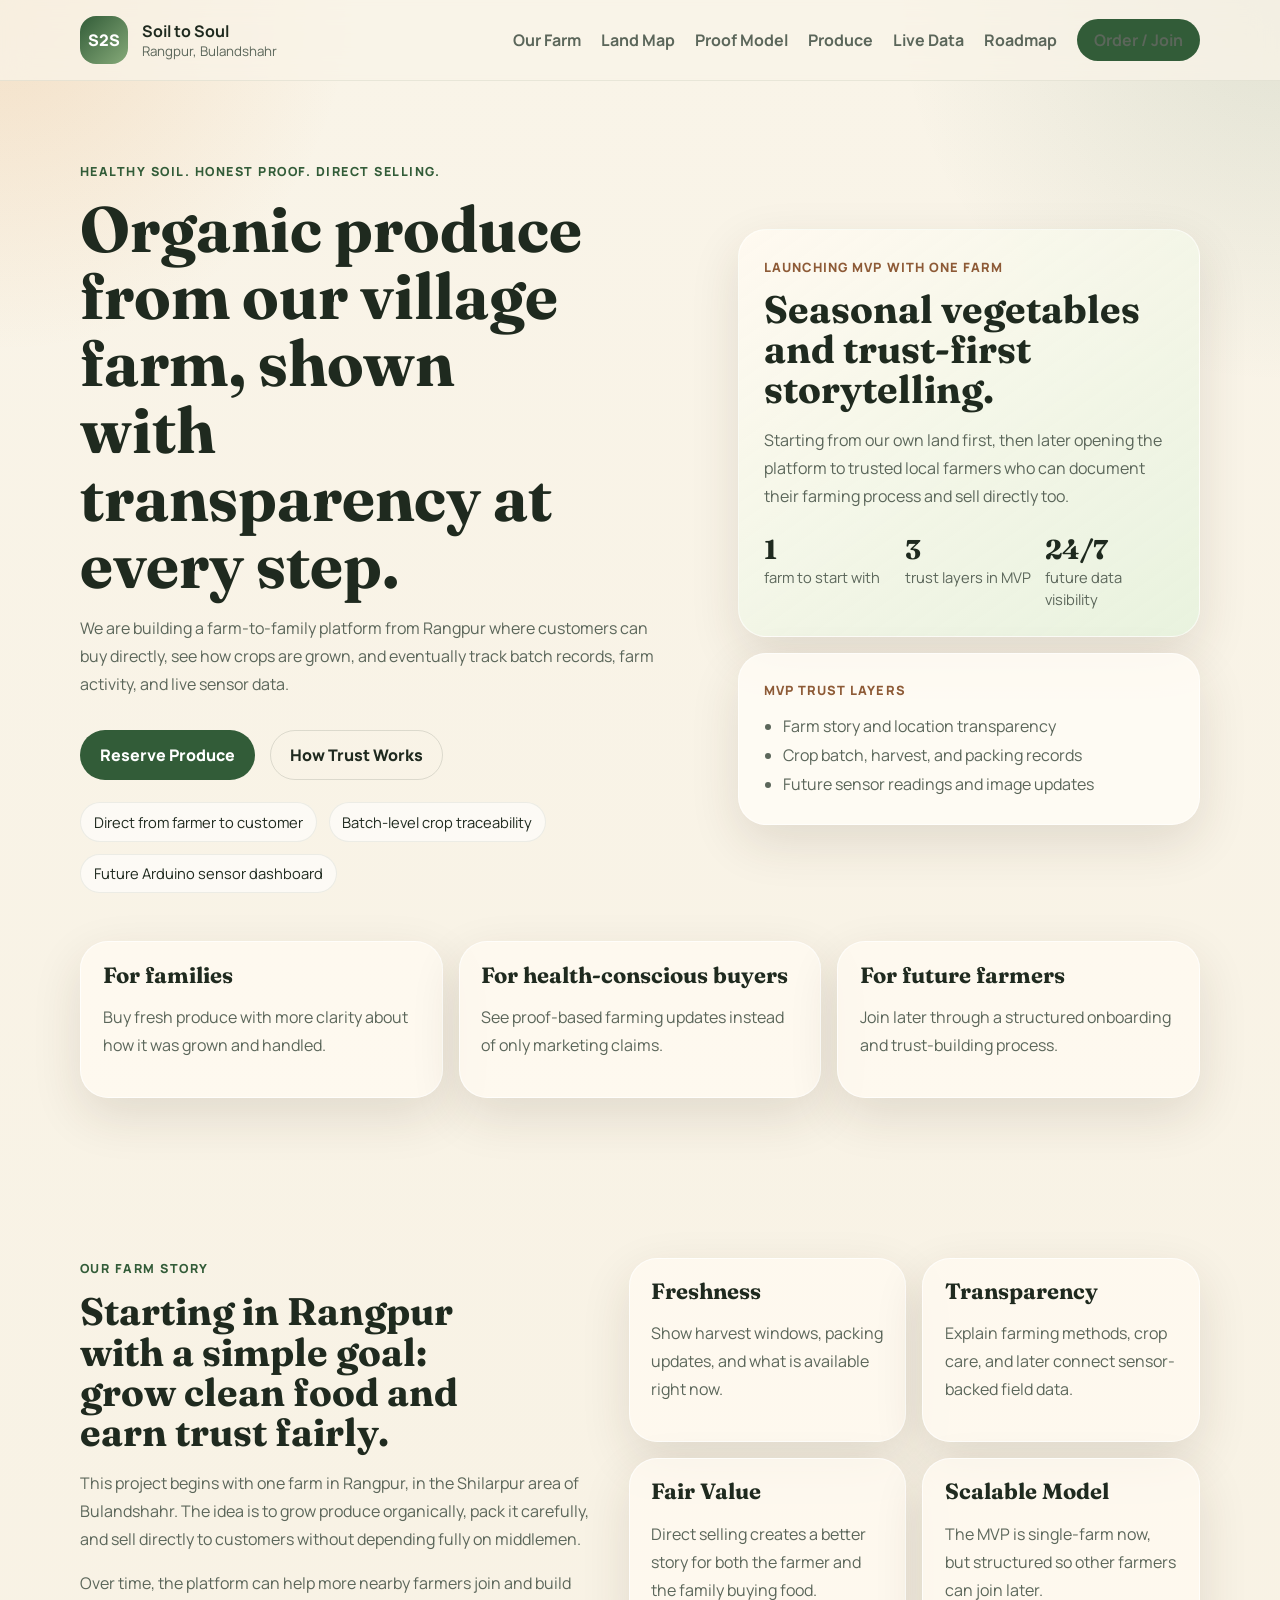
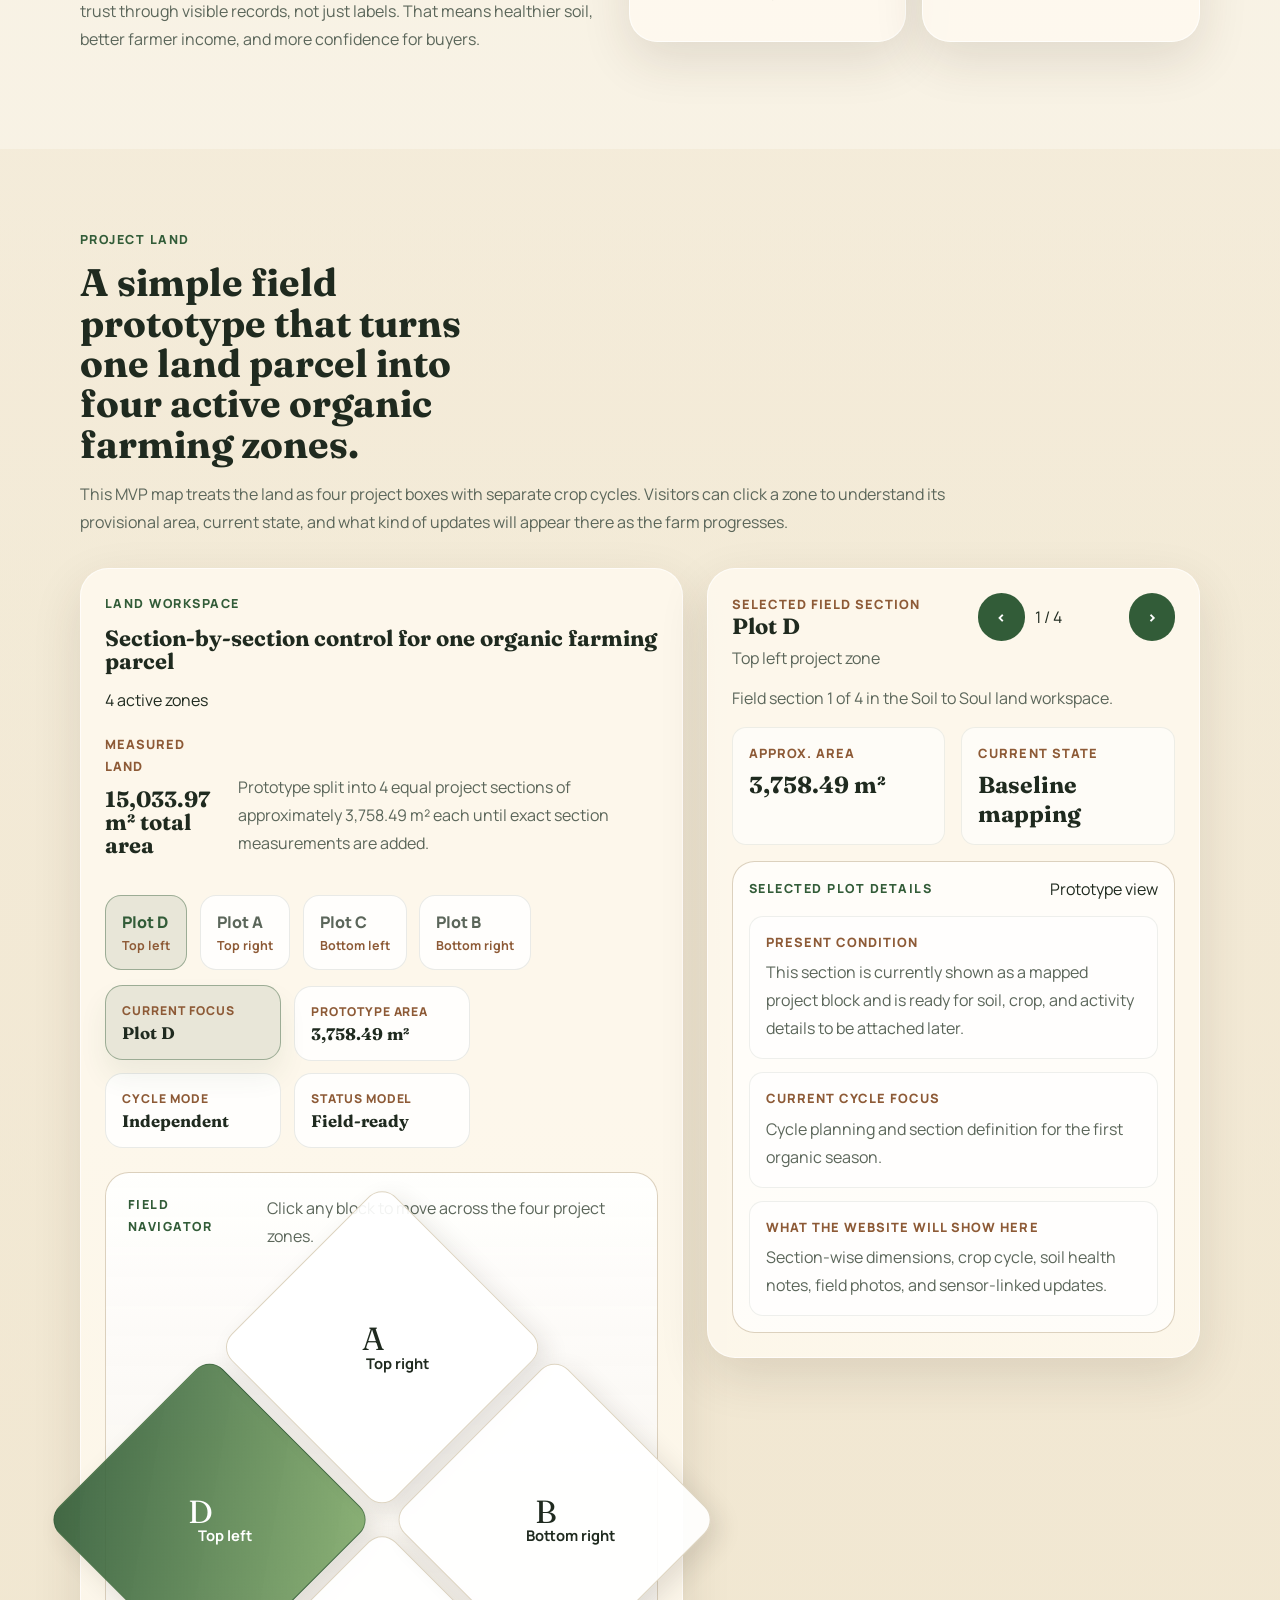
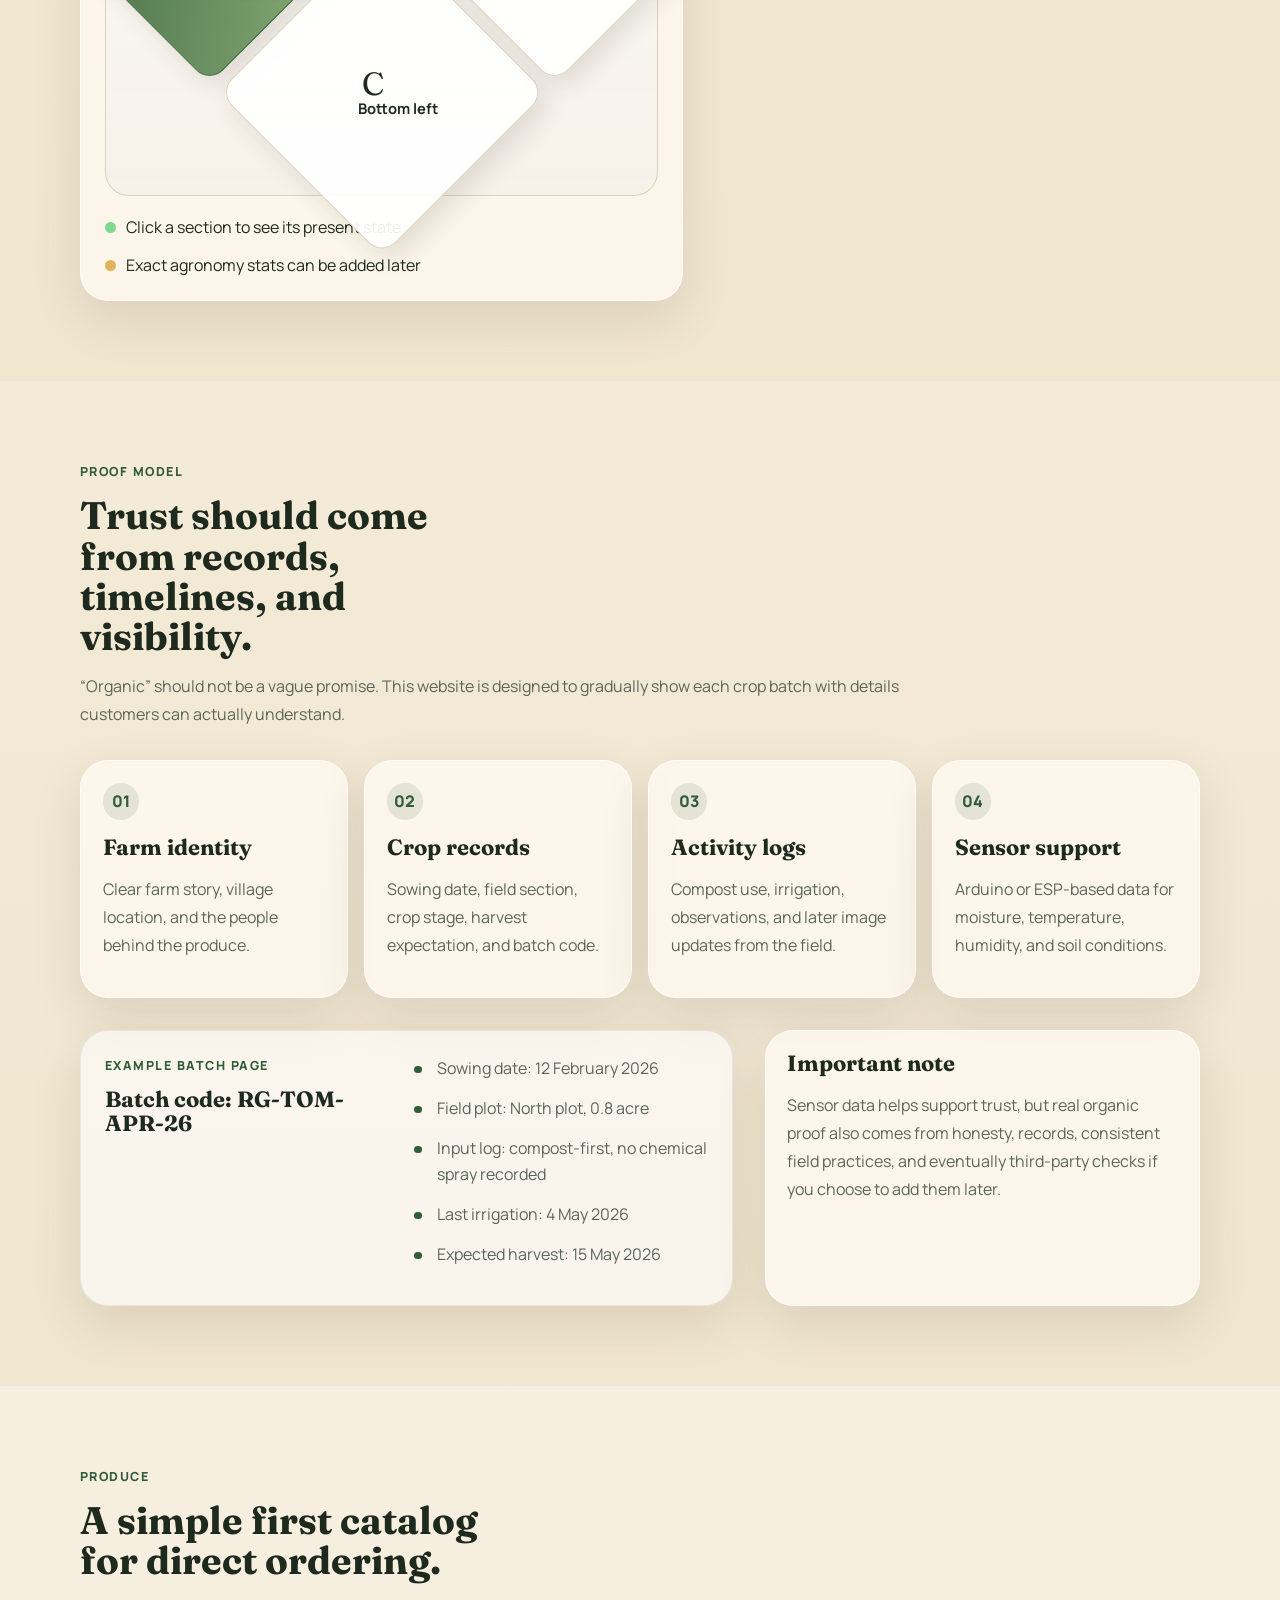
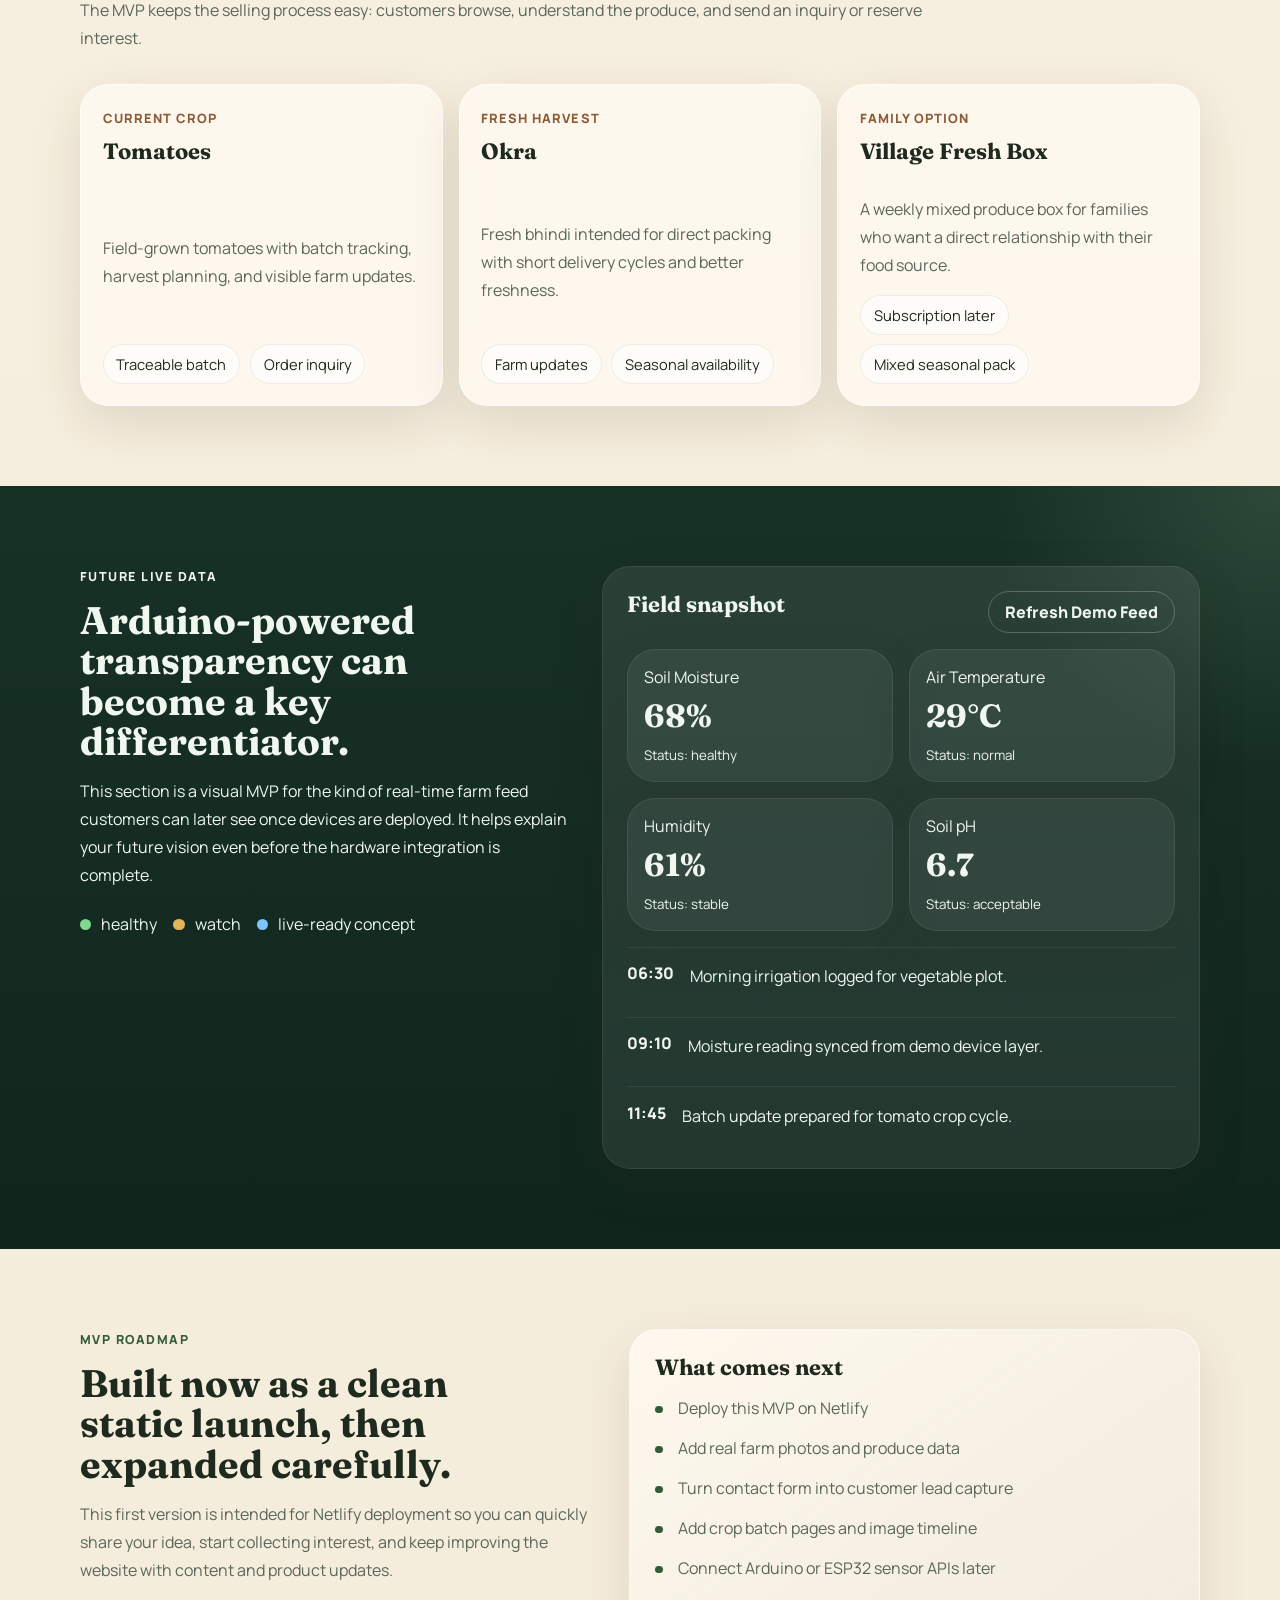
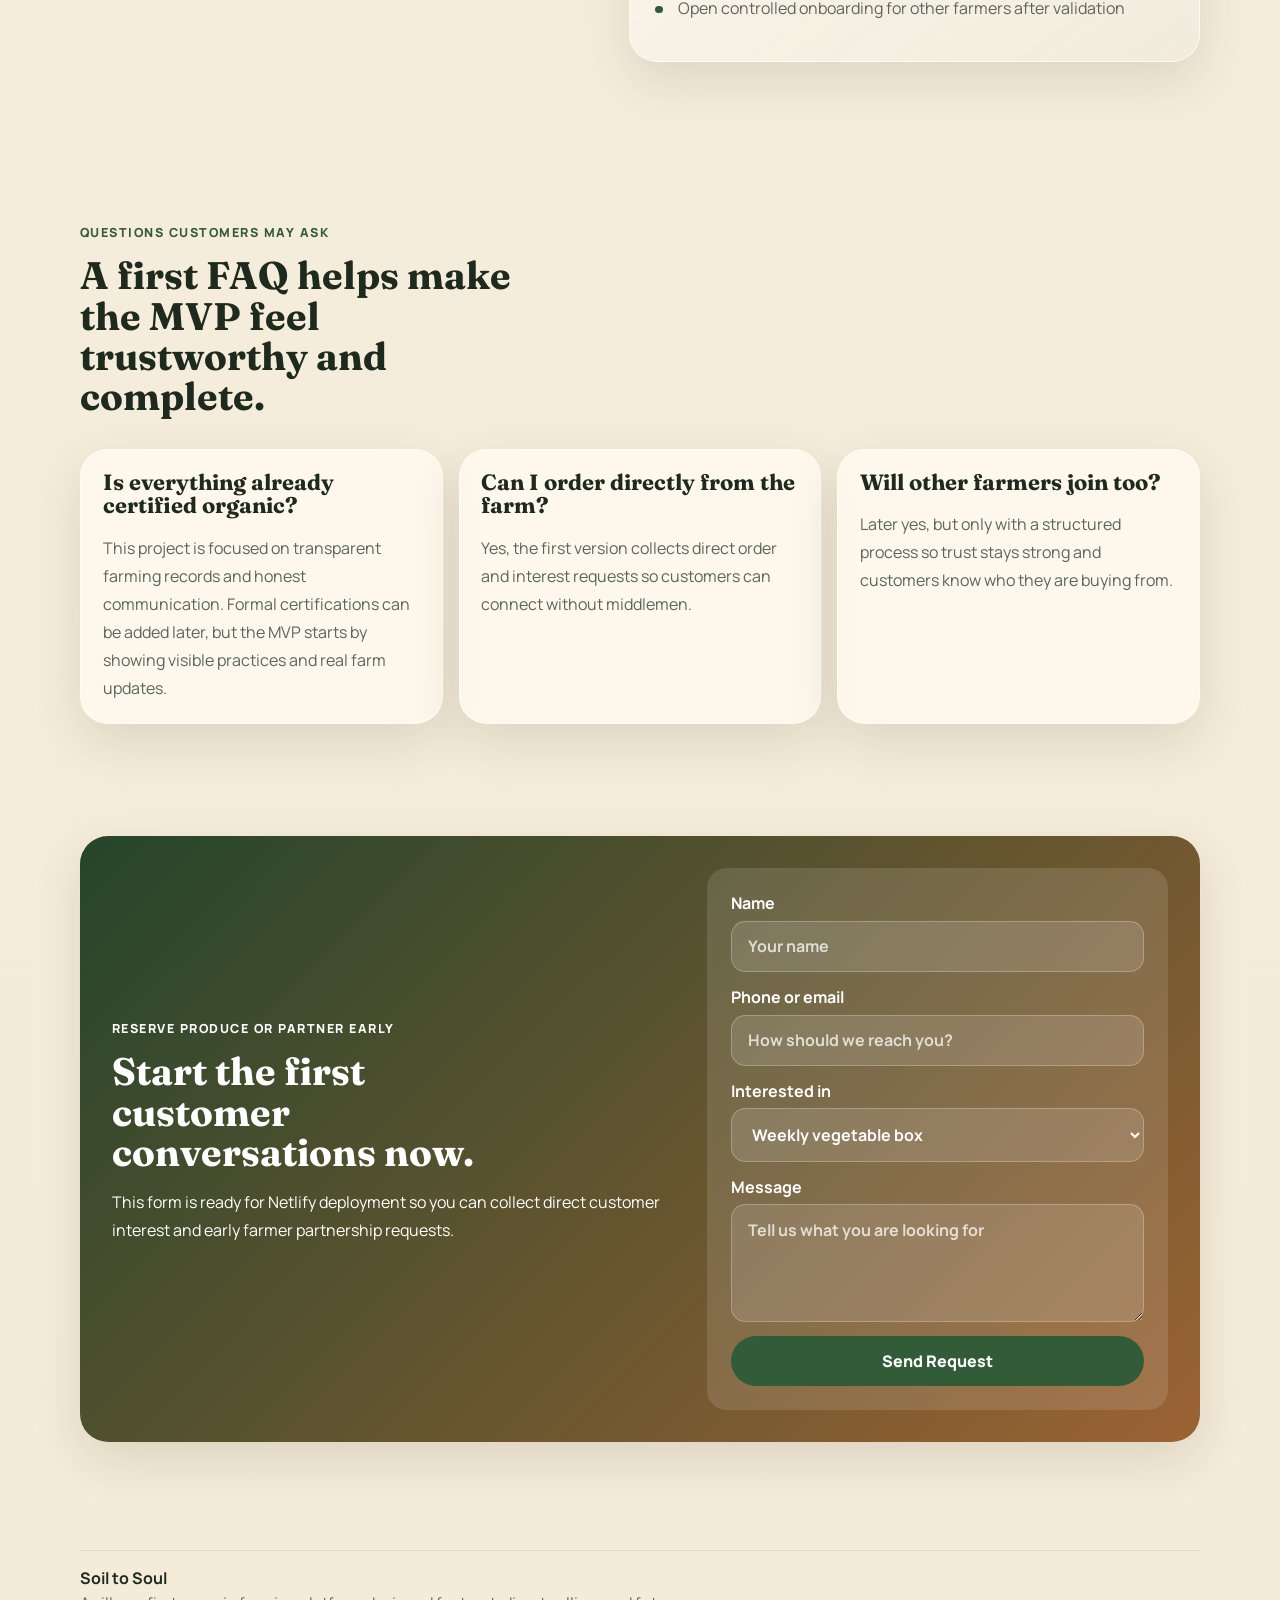
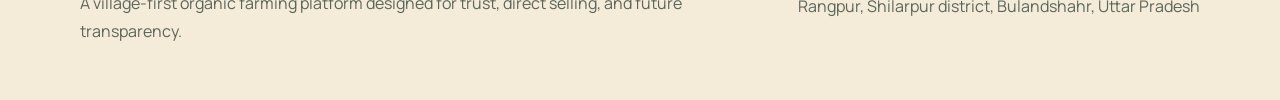
==== commit fce96d09: "Refine land map as field workspace" ====
--- a/index.html
+++ b/index.html
@@ -164,6 +164,14 @@
 
         <div class="land-layout">
           <div class="land-card">
+            <div class="panel-head land-head">
+              <div>
+                <p class="eyebrow">Land workspace</p>
+                <h3>Section-by-section control for one organic farming parcel</h3>
+              </div>
+              <span class="status-pill">4 active zones</span>
+            </div>
+
             <div class="land-overview">
               <div>
                 <p class="panel-label">Measured land</p>
@@ -172,7 +180,37 @@
               <p>Prototype split into 4 equal project sections of approximately 3,758.49 m² each until exact section measurements are added.</p>
             </div>
 
+            <div class="plot-chip-bar" role="tablist" aria-label="Land section controls">
+              <button class="plot-chip is-active" type="button" data-plot-chip="D" aria-selected="true">Plot D <span>Top left</span></button>
+              <button class="plot-chip" type="button" data-plot-chip="A" aria-selected="false">Plot A <span>Top right</span></button>
+              <button class="plot-chip" type="button" data-plot-chip="C" aria-selected="false">Plot C <span>Bottom left</span></button>
+              <button class="plot-chip" type="button" data-plot-chip="B" aria-selected="false">Plot B <span>Bottom right</span></button>
+            </div>
+
+            <div class="land-stat-row">
+              <button class="land-stat-chip is-active" type="button" data-plot-chip="D">
+                <span>Current focus</span>
+                <strong>Plot D</strong>
+              </button>
+              <button class="land-stat-chip" type="button" data-plot-chip="A">
+                <span>Prototype area</span>
+                <strong>3,758.49 m²</strong>
+              </button>
+              <button class="land-stat-chip" type="button" data-plot-chip="B">
+                <span>Cycle mode</span>
+                <strong>Independent</strong>
+              </button>
+              <button class="land-stat-chip" type="button" data-plot-chip="C">
+                <span>Status model</span>
+                <strong>Field-ready</strong>
+              </button>
+            </div>
+
             <div class="land-diagram" role="group" aria-label="Interactive farm land prototype">
+              <div class="land-diagram-head">
+                <p class="eyebrow">Field navigator</p>
+                <p>Click any block to move across the four project zones.</p>
+              </div>
               <div class="field-grid">
                 <button class="plot-zone is-active" type="button" data-plot="D" aria-pressed="true">
                   <span class="plot-zone-label">D</span>
@@ -200,33 +238,57 @@
           </div>
 
           <aside class="plot-panel">
-            <p class="panel-label">Selected field section</p>
-            <h3 id="plotTitle">Plot D</h3>
-            <p id="plotPosition">Top left project zone</p>
-
-            <div class="plot-metrics">
-              <article>
-                <span>Approx. area</span>
-                <strong id="plotArea">3,758.49 m²</strong>
-              </article>
-              <article>
-                <span>Current state</span>
-                <strong id="plotState">Baseline mapping</strong>
-              </article>
-            </div>
-
-            <div class="plot-details">
-              <div>
-                <span class="plot-label">Present condition</span>
-                <p id="plotCondition">This section is currently shown as a mapped project block and is ready for soil, crop, and activity details to be attached later.</p>
-              </div>
-              <div>
-                <span class="plot-label">Current cycle focus</span>
-                <p id="plotCycle">Cycle planning and section definition for the first organic season.</p>
-              </div>
-              <div>
-                <span class="plot-label">What the website will show here</span>
-                <p id="plotWebsite">Section-wise dimensions, crop cycle, soil health notes, field photos, and sensor-linked updates.</p>
+            <div class="plot-panel-shell">
+              <div class="plot-panel-head">
+                <div>
+                  <p class="panel-label">Selected field section</p>
+                  <h3 id="plotTitle">Plot D</h3>
+                  <p id="plotPosition">Top left project zone</p>
+                </div>
+                <div class="plot-nav">
+                  <button id="plotPrevButton" type="button" class="button button-muted plot-nav-button" aria-label="Show previous plot">
+                    &lt;
+                  </button>
+                  <span id="plotIndex" class="status-pill plot-index">1 / 4</span>
+                  <button id="plotNextButton" type="button" class="button button-muted plot-nav-button" aria-label="Show next plot">
+                    &gt;
+                  </button>
+                </div>
+              </div>
+
+              <p id="plotScope" class="plot-scope">Field section 1 of 4 in the Soil to Soul land workspace.</p>
+
+              <div class="plot-metrics">
+                <article>
+                  <span>Approx. area</span>
+                  <strong id="plotArea">3,758.49 m²</strong>
+                </article>
+                <article>
+                  <span>Current state</span>
+                  <strong id="plotState">Baseline mapping</strong>
+                </article>
+              </div>
+
+              <div class="plot-details-shell">
+                <div class="plot-details-head">
+                  <p class="eyebrow">Selected plot details</p>
+                  <span class="status-pill status-live">Prototype view</span>
+                </div>
+
+                <div class="plot-details">
+                  <div>
+                    <span class="plot-label">Present condition</span>
+                    <p id="plotCondition">This section is currently shown as a mapped project block and is ready for soil, crop, and activity details to be attached later.</p>
+                  </div>
+                  <div>
+                    <span class="plot-label">Current cycle focus</span>
+                    <p id="plotCycle">Cycle planning and section definition for the first organic season.</p>
+                  </div>
+                  <div>
+                    <span class="plot-label">What the website will show here</span>
+                    <p id="plotWebsite">Section-wise dimensions, crop cycle, soil health notes, field photos, and sensor-linked updates.</p>
+                  </div>
+                </div>
               </div>
             </div>
           </aside>
--- a/styles.css
+++ b/styles.css
@@ -444,6 +444,10 @@
   box-shadow: var(--shadow);
 }
 
+.land-head {
+  margin-bottom: 1.35rem;
+}
+
 .land-overview {
   display: flex;
   justify-content: space-between;
@@ -455,12 +459,94 @@
   max-width: 30rem;
 }
 
+.plot-chip-bar,
+.land-stat-row {
+  display: flex;
+  flex-wrap: wrap;
+  gap: 0.8rem;
+}
+
+.plot-chip-bar {
+  margin-top: 1.35rem;
+}
+
+.plot-chip,
+.land-stat-chip {
+  border: 1px solid rgba(44, 61, 44, 0.1);
+  background: rgba(255, 255, 255, 0.86);
+  color: var(--muted);
+  cursor: pointer;
+}
+
+.plot-chip {
+  display: grid;
+  gap: 0.25rem;
+  padding: 0.95rem 1rem;
+  border-radius: 1rem;
+  font: inherit;
+  font-weight: 800;
+  text-align: left;
+}
+
+.plot-chip span {
+  font-size: 0.78rem;
+  font-weight: 700;
+  color: var(--soil);
+}
+
+.plot-chip.is-active {
+  border-color: rgba(50, 92, 56, 0.42);
+  background: rgba(50, 92, 56, 0.1);
+  color: var(--leaf);
+}
+
+.land-stat-row {
+  margin-top: 1rem;
+}
+
+.land-stat-chip {
+  display: inline-grid;
+  gap: 0.3rem;
+  padding: 0.95rem 1rem;
+  border-radius: 1.1rem;
+  font: inherit;
+  text-align: left;
+  min-width: 11rem;
+  transition: border-color 180ms ease, background 180ms ease, transform 180ms ease, box-shadow 180ms ease;
+}
+
+.land-stat-chip:hover {
+  border-color: rgba(50, 92, 56, 0.24);
+  box-shadow: 0 12px 24px rgba(50, 92, 56, 0.08);
+}
+
+.land-stat-chip.is-active {
+  border-color: rgba(50, 92, 56, 0.42);
+  background: rgba(50, 92, 56, 0.1);
+  box-shadow: 0 16px 28px rgba(50, 92, 56, 0.08);
+  transform: translateY(-1px);
+}
+
+.land-stat-chip span {
+  font-size: 0.76rem;
+  font-weight: 800;
+  letter-spacing: 0.08em;
+  text-transform: uppercase;
+  color: var(--soil);
+}
+
+.land-stat-chip strong {
+  font-family: "Fraunces", serif;
+  font-size: 1.05rem;
+  color: var(--ink);
+}
+
 .land-diagram {
   margin-top: 1.5rem;
-  padding: 2rem 1rem;
+  padding: 1.35rem;
   border-radius: calc(var(--radius-xl) - 4px);
   background:
-    linear-gradient(180deg, rgba(95, 133, 87, 0.18), rgba(62, 95, 57, 0.22)),
+    linear-gradient(180deg, rgba(255, 255, 255, 0.9), rgba(244, 240, 232, 0.82)),
     repeating-linear-gradient(
       0deg,
       rgba(255, 255, 255, 0.1) 0,
@@ -468,7 +554,24 @@
       transparent 2px,
       transparent 54px
     );
-  border: 1px solid rgba(44, 61, 44, 0.08);
+  border: 1px solid rgba(217, 206, 185, 0.92);
+}
+
+.land-diagram-head {
+  display: flex;
+  align-items: flex-start;
+  justify-content: space-between;
+  gap: 1rem;
+  margin-bottom: 1rem;
+}
+
+.land-diagram-head .eyebrow {
+  margin: 0 0 0.35rem;
+}
+
+.land-diagram-head p:last-child {
+  margin: 0;
+  max-width: 24rem;
 }
 
 .field-grid {
@@ -485,9 +588,9 @@
 .plot-zone {
   min-height: 9rem;
   padding: 1rem;
-  border: 1px solid rgba(255, 255, 255, 0.7);
+  border: 1px solid rgba(217, 206, 185, 0.88);
   border-radius: 1.2rem;
-  background: rgba(254, 251, 244, 0.7);
+  background: rgba(255, 255, 255, 0.92);
   color: var(--ink);
   box-shadow: 0 12px 24px rgba(50, 44, 31, 0.12);
   cursor: pointer;
@@ -503,7 +606,8 @@
 }
 
 .plot-zone.is-active {
-  background: linear-gradient(145deg, rgba(50, 92, 56, 0.92), rgba(126, 168, 104, 0.88));
+  background: linear-gradient(145deg, rgba(50, 92, 56, 0.92), rgba(126, 168, 104, 0.9));
+  border-color: rgba(50, 92, 56, 0.54);
   color: #fff;
 }
 
@@ -530,17 +634,54 @@
   margin-top: 1.25rem;
 }
 
-.plot-panel h3 {
+.plot-panel-shell,
+.plot-details-shell {
+  display: grid;
+  gap: 1rem;
+}
+
+.plot-panel-head {
+  display: flex;
+  align-items: flex-start;
+  justify-content: space-between;
+  gap: 1rem;
+}
+
+.plot-panel-head h3 {
   margin-bottom: 0.35rem;
 }
 
-.plot-panel > p {
-  margin-bottom: 1.25rem;
+.plot-panel-head p {
+  margin-bottom: 0;
+}
+
+.plot-nav {
+  display: inline-flex;
+  align-items: center;
+  gap: 0.65rem;
+}
+
+.plot-nav-button {
+  width: 2.9rem;
+  min-width: 2.9rem;
+  height: 2.9rem;
+  padding: 0;
+  border-radius: 999px;
+}
+
+.plot-index {
+  min-width: 5.2rem;
+  justify-content: center;
+}
+
+.plot-scope {
+  margin: -0.2rem 0 0;
+  color: var(--muted);
+  line-height: 1.65;
 }
 
 .plot-metrics {
   grid-template-columns: repeat(2, 1fr);
-  margin-bottom: 1.25rem;
 }
 
 .plot-metrics article,
@@ -573,6 +714,24 @@
 }
 
 .plot-details p {
+  margin: 0;
+}
+
+.plot-details-shell {
+  padding: 1rem;
+  border-radius: 1.4rem;
+  border: 1px solid rgba(217, 206, 185, 0.92);
+  background: rgba(255, 255, 255, 0.7);
+}
+
+.plot-details-head {
+  display: flex;
+  align-items: center;
+  justify-content: space-between;
+  gap: 1rem;
+}
+
+.plot-details-head .eyebrow {
   margin: 0;
 }
 
@@ -866,6 +1025,12 @@
     min-height: 7.5rem;
   }
 
+  .plot-panel-head,
+  .plot-details-head,
+  .land-diagram-head {
+    flex-direction: column;
+  }
+
   .hero {
     padding-top: 3.5rem;
   }
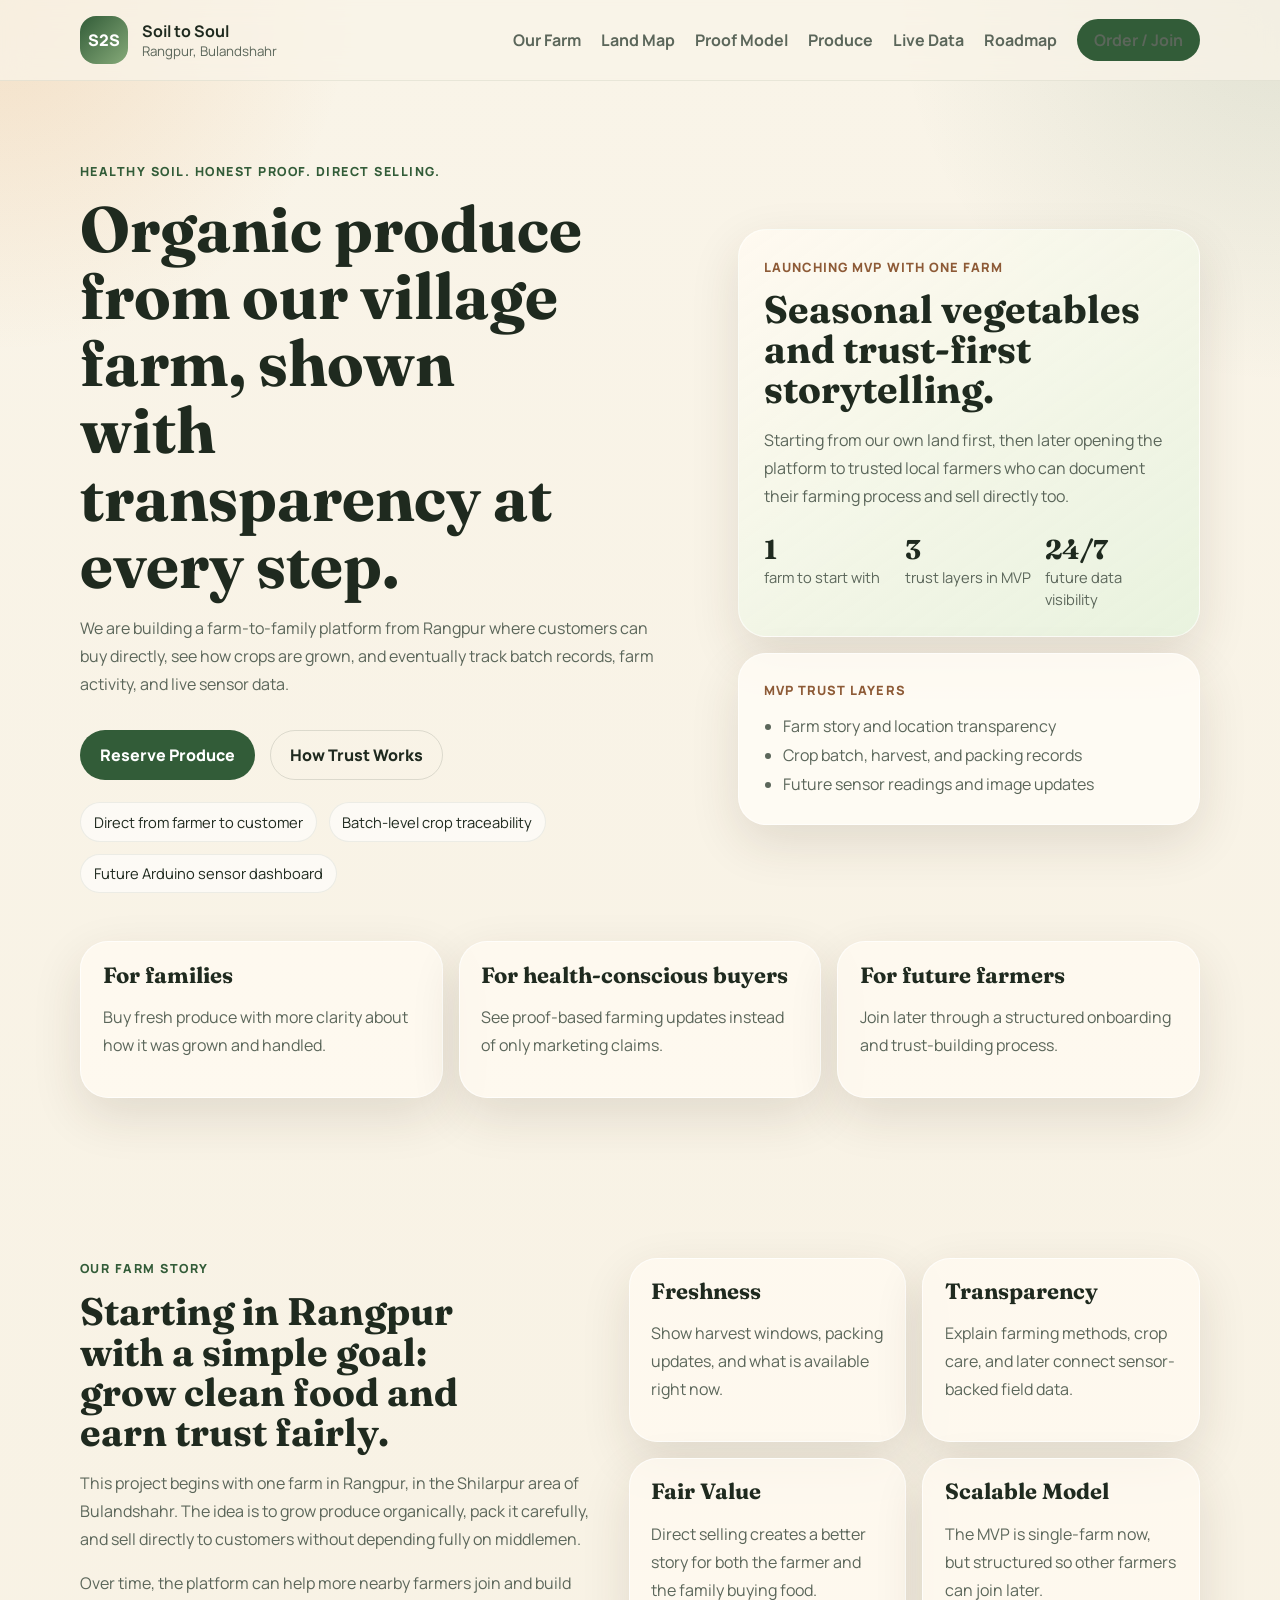
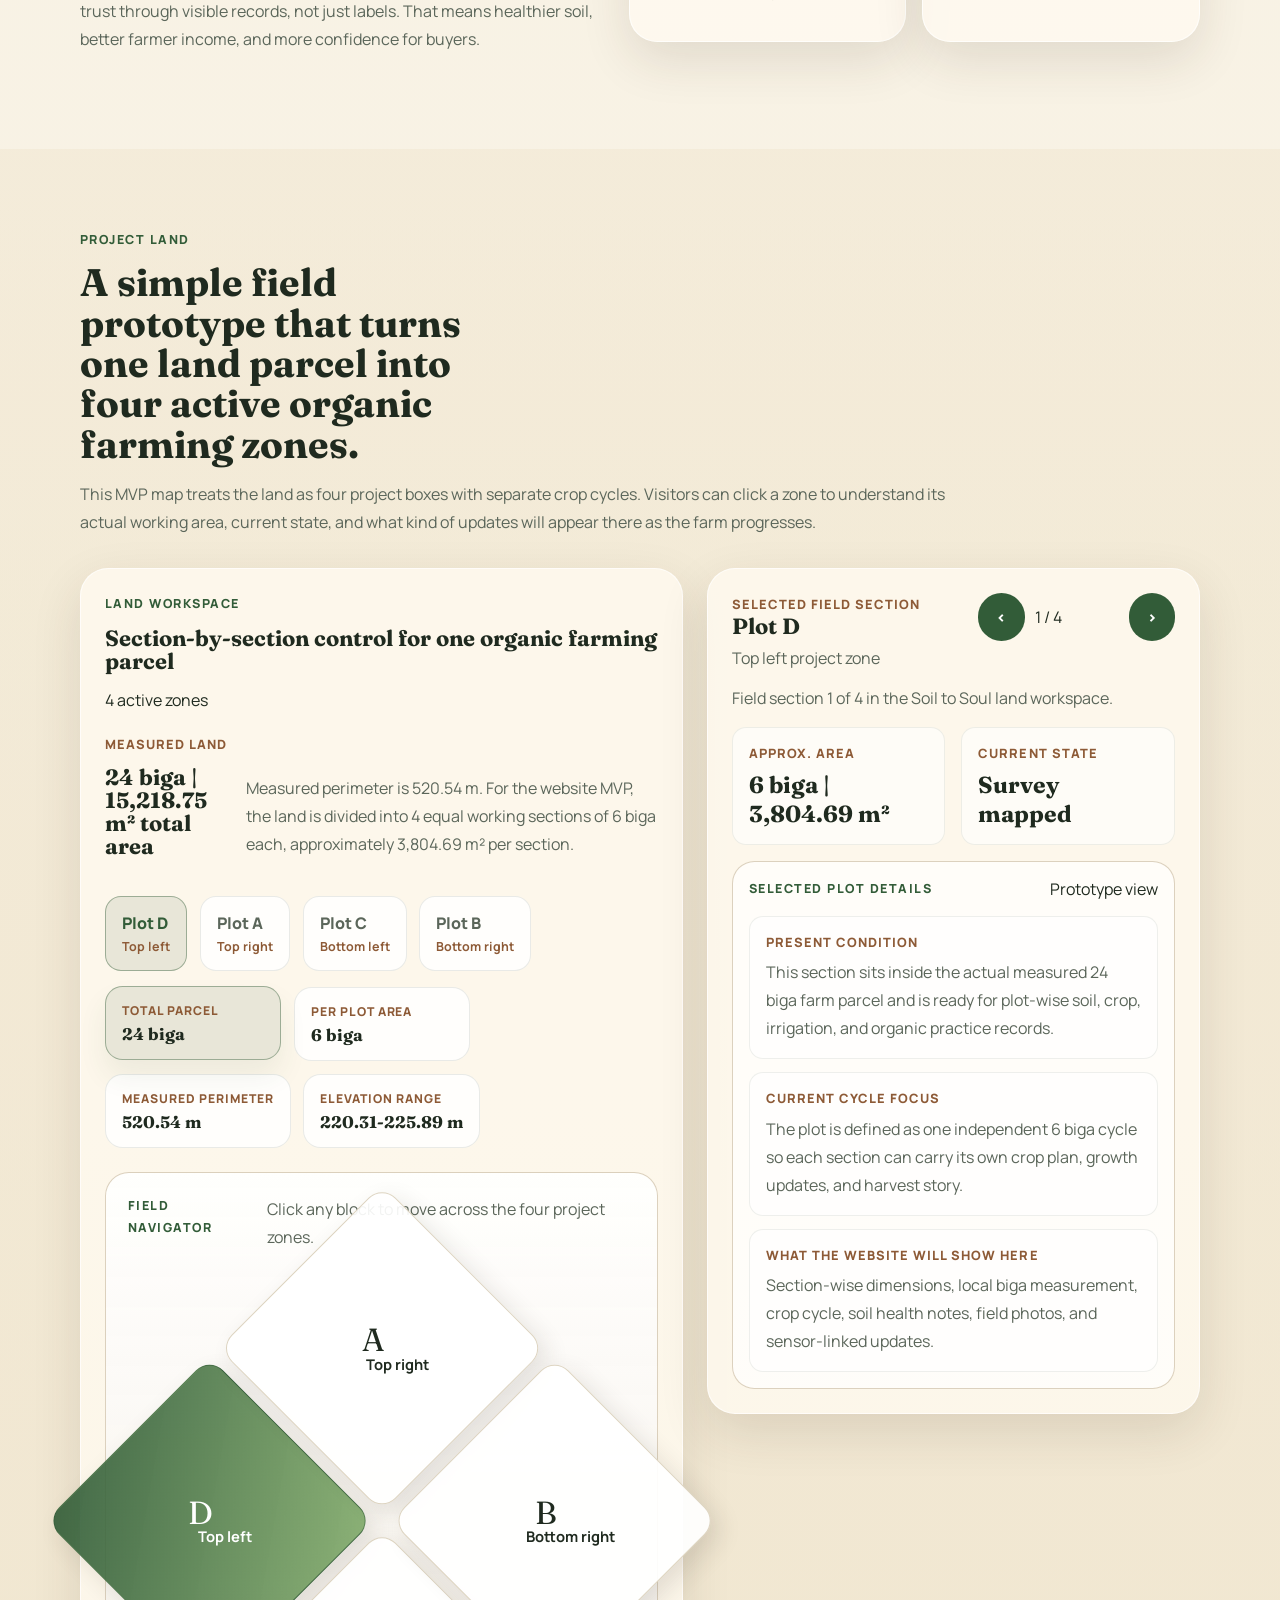
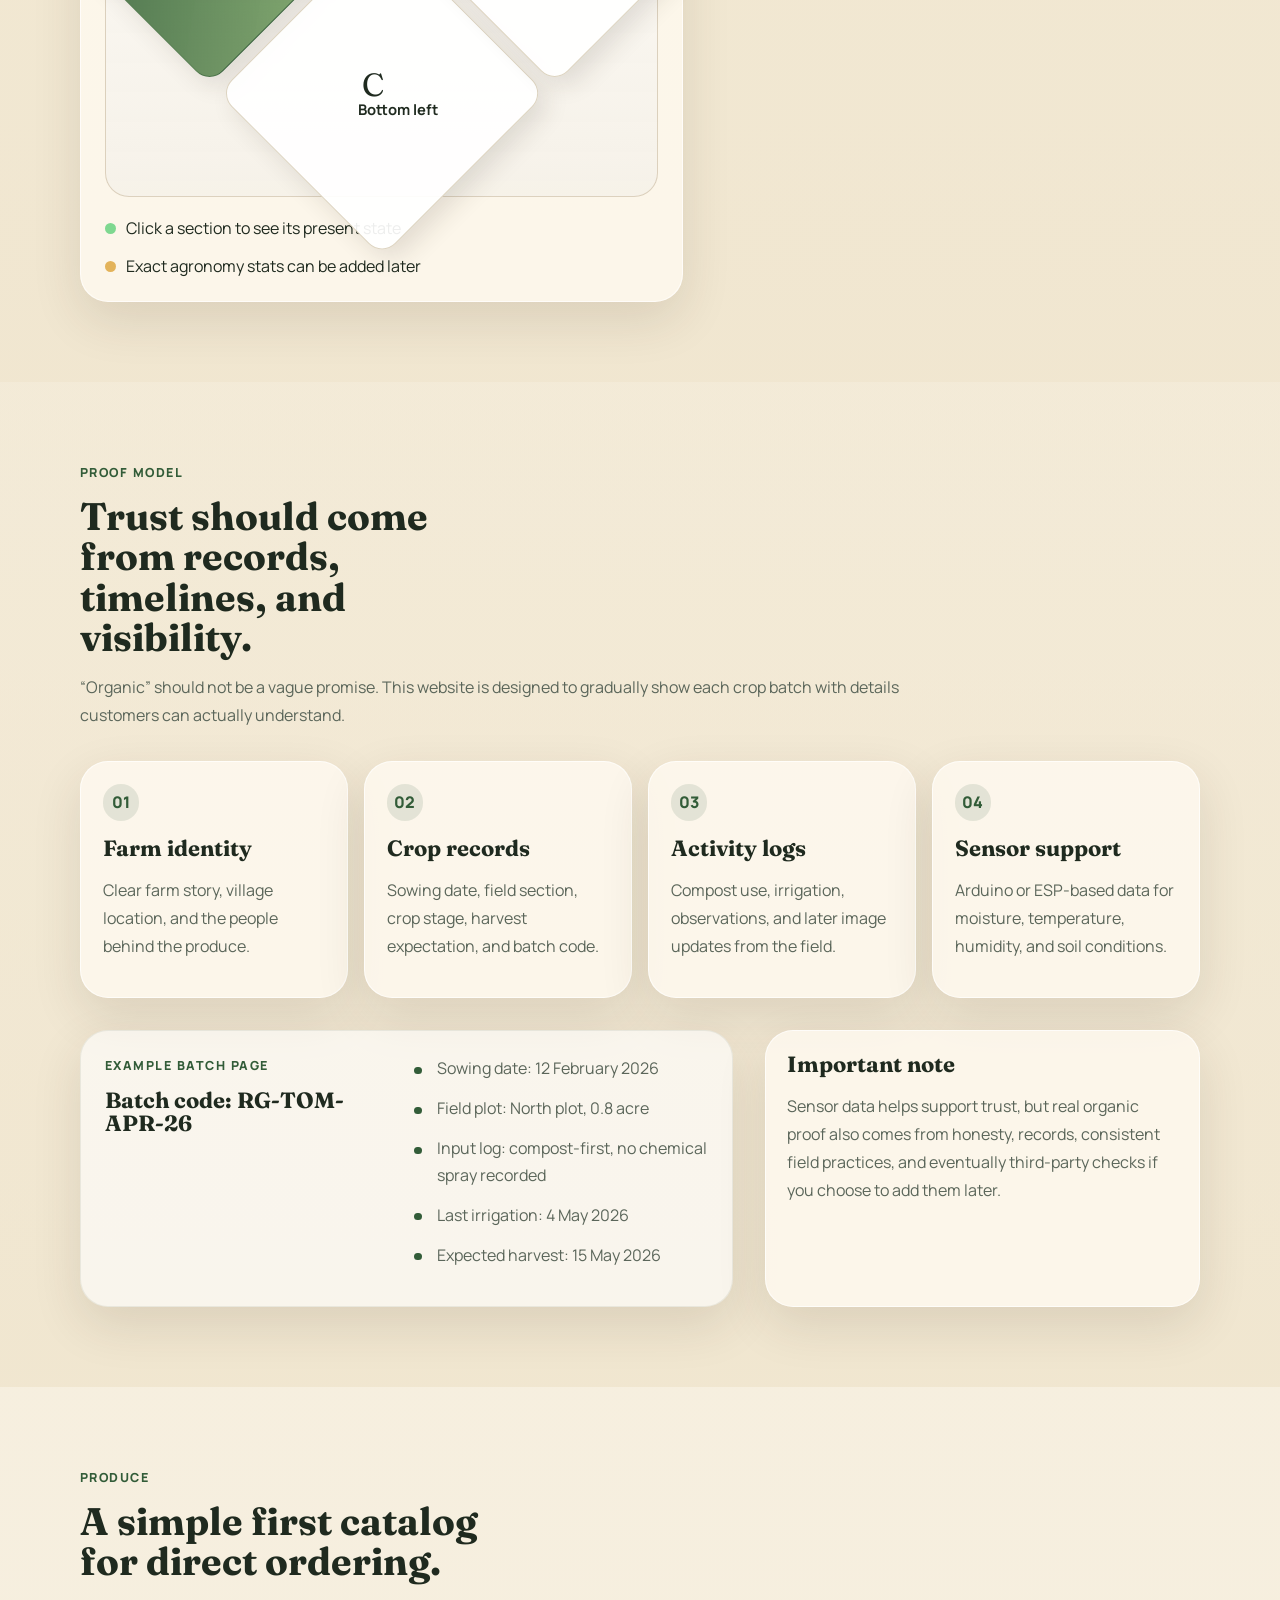
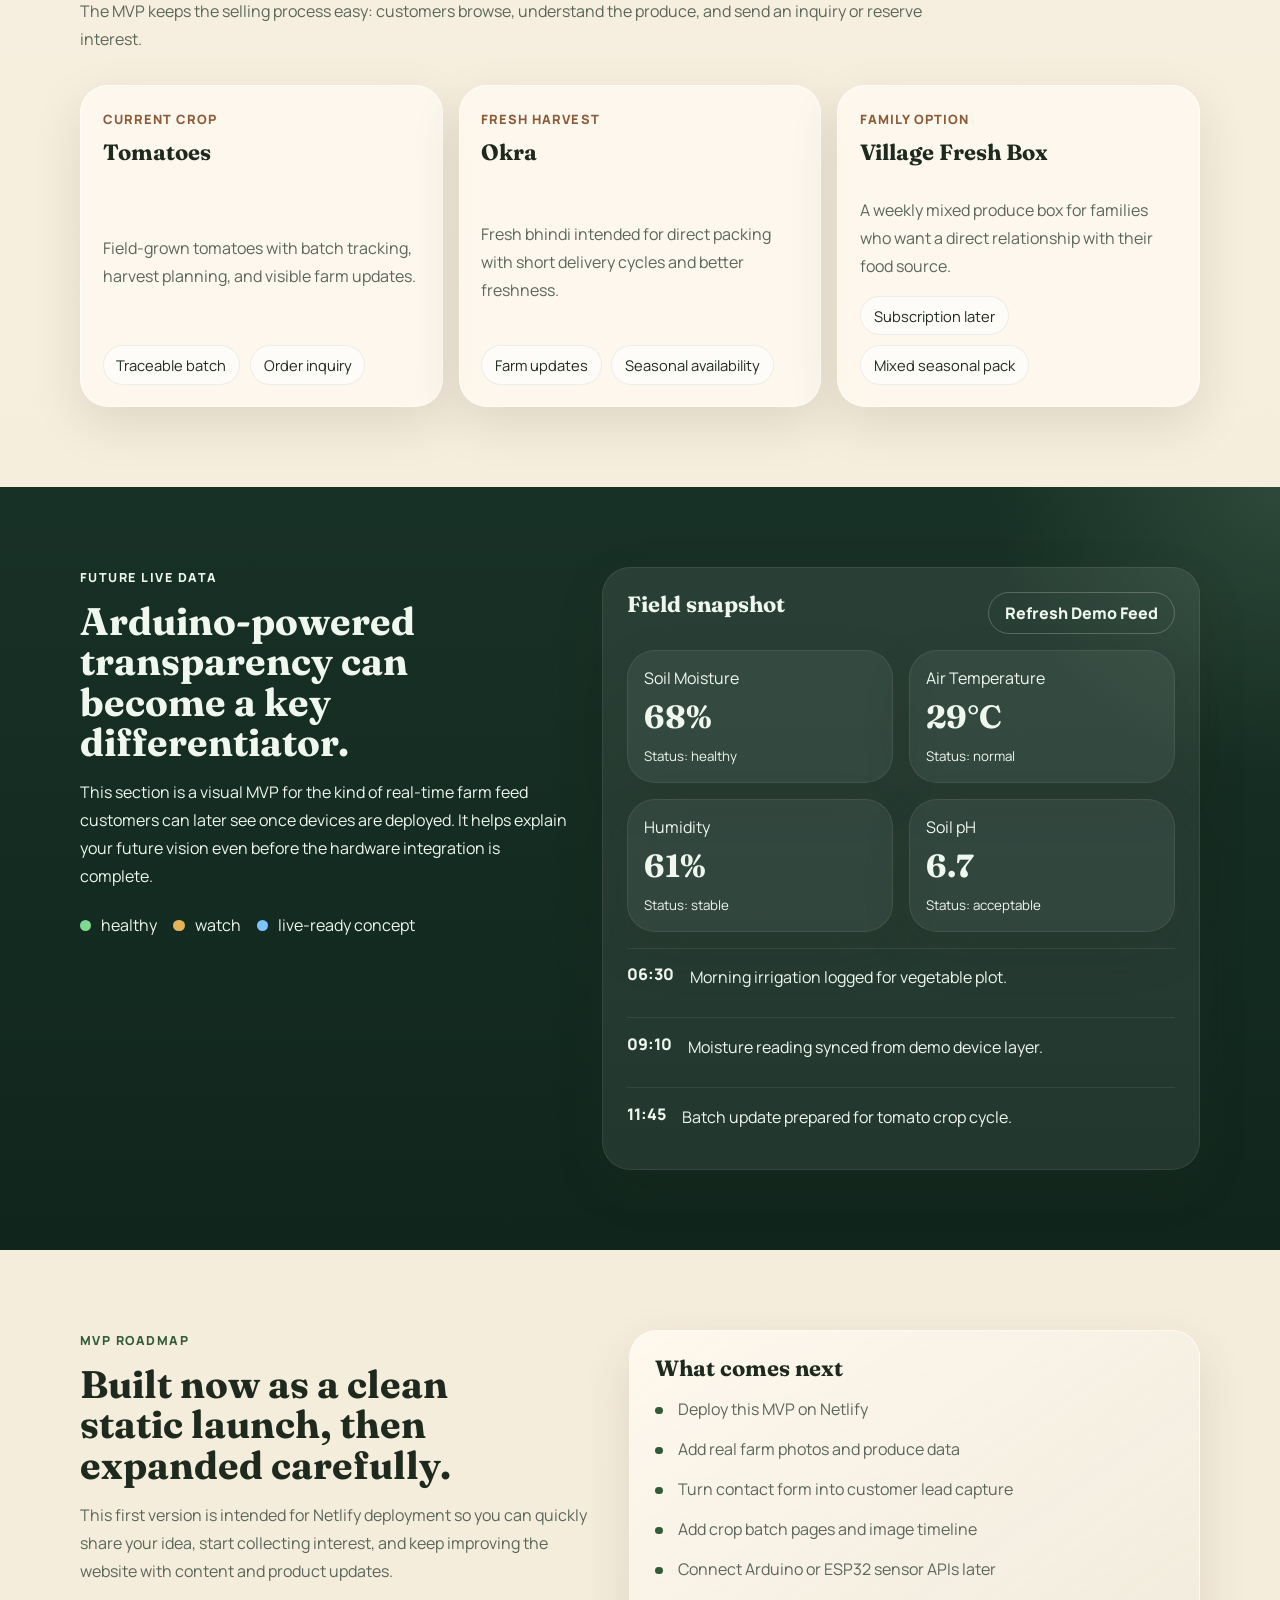
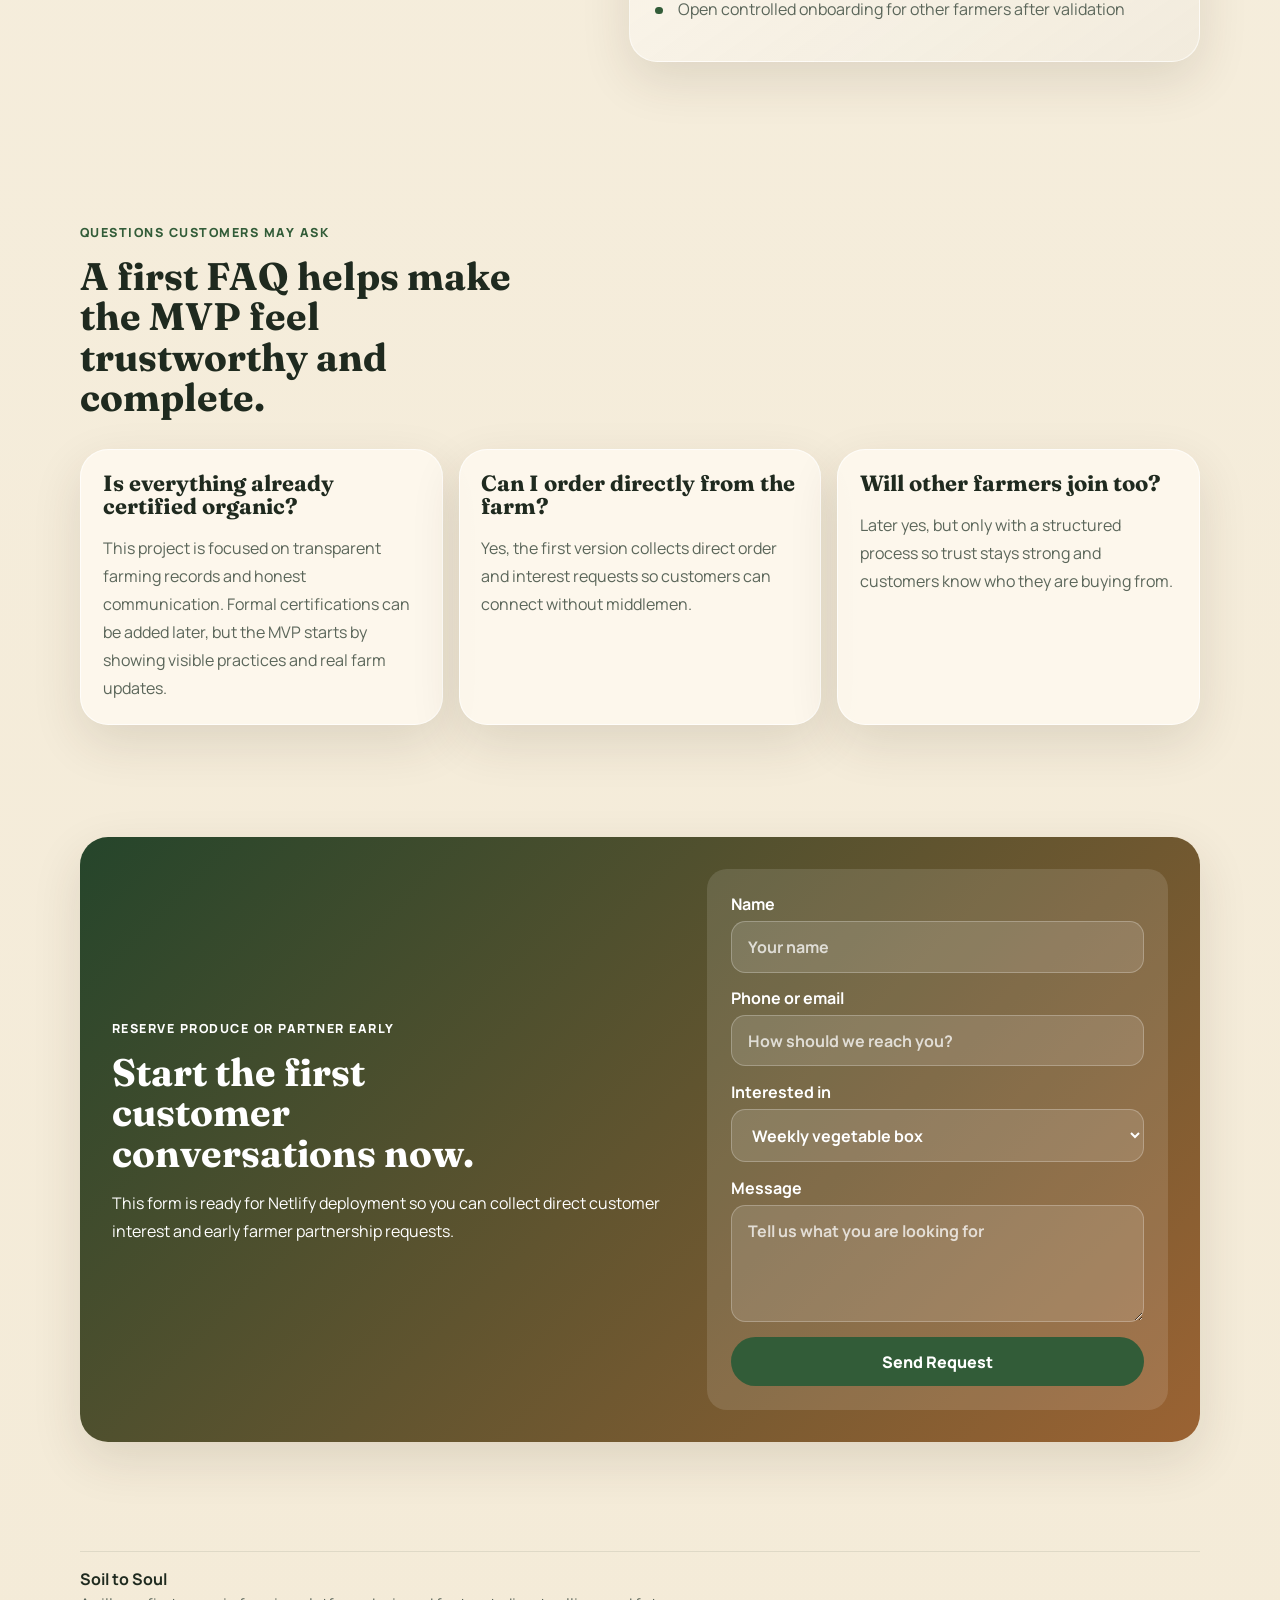
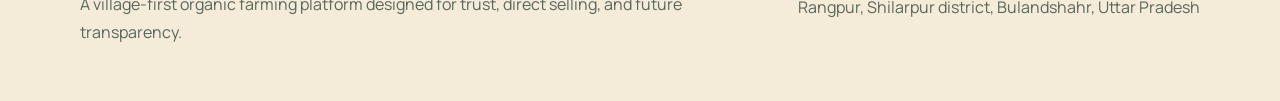
==== commit 6198d5e2: "Update land metrics to measured parcel data" ====
--- a/index.html
+++ b/index.html
@@ -158,7 +158,7 @@
           <h2>A simple field prototype that turns one land parcel into four active organic farming zones.</h2>
           <p>
             This MVP map treats the land as four project boxes with separate crop cycles. Visitors can click a zone to
-            understand its provisional area, current state, and what kind of updates will appear there as the farm progresses.
+            understand its actual working area, current state, and what kind of updates will appear there as the farm progresses.
           </p>
         </div>
 
@@ -175,9 +175,9 @@
             <div class="land-overview">
               <div>
                 <p class="panel-label">Measured land</p>
-                <h3>15,033.97 m² total area</h3>
-              </div>
-              <p>Prototype split into 4 equal project sections of approximately 3,758.49 m² each until exact section measurements are added.</p>
+                <h3>24 biga | 15,218.75 m² total area</h3>
+              </div>
+              <p>Measured perimeter is 520.54 m. For the website MVP, the land is divided into 4 equal working sections of 6 biga each, approximately 3,804.69 m² per section.</p>
             </div>
 
             <div class="plot-chip-bar" role="tablist" aria-label="Land section controls">
@@ -189,20 +189,20 @@
 
             <div class="land-stat-row">
               <button class="land-stat-chip is-active" type="button" data-plot-chip="D">
-                <span>Current focus</span>
-                <strong>Plot D</strong>
+                <span>Total parcel</span>
+                <strong>24 biga</strong>
               </button>
               <button class="land-stat-chip" type="button" data-plot-chip="A">
-                <span>Prototype area</span>
-                <strong>3,758.49 m²</strong>
+                <span>Per plot area</span>
+                <strong>6 biga</strong>
               </button>
               <button class="land-stat-chip" type="button" data-plot-chip="B">
-                <span>Cycle mode</span>
-                <strong>Independent</strong>
+                <span>Measured perimeter</span>
+                <strong>520.54 m</strong>
               </button>
               <button class="land-stat-chip" type="button" data-plot-chip="C">
-                <span>Status model</span>
-                <strong>Field-ready</strong>
+                <span>Elevation range</span>
+                <strong>220.31-225.89 m</strong>
               </button>
             </div>
 
@@ -261,11 +261,11 @@
               <div class="plot-metrics">
                 <article>
                   <span>Approx. area</span>
-                  <strong id="plotArea">3,758.49 m²</strong>
+                  <strong id="plotArea">6 biga | 3,804.69 m²</strong>
                 </article>
                 <article>
                   <span>Current state</span>
-                  <strong id="plotState">Baseline mapping</strong>
+                  <strong id="plotState">Survey mapped</strong>
                 </article>
               </div>
 
@@ -278,15 +278,15 @@
                 <div class="plot-details">
                   <div>
                     <span class="plot-label">Present condition</span>
-                    <p id="plotCondition">This section is currently shown as a mapped project block and is ready for soil, crop, and activity details to be attached later.</p>
+                    <p id="plotCondition">This section sits inside the actual measured 24 biga farm parcel and is ready for plot-wise soil, crop, irrigation, and organic practice records.</p>
                   </div>
                   <div>
                     <span class="plot-label">Current cycle focus</span>
-                    <p id="plotCycle">Cycle planning and section definition for the first organic season.</p>
+                    <p id="plotCycle">The plot is defined as one independent 6 biga cycle so each section can carry its own crop plan, growth updates, and harvest story.</p>
                   </div>
                   <div>
                     <span class="plot-label">What the website will show here</span>
-                    <p id="plotWebsite">Section-wise dimensions, crop cycle, soil health notes, field photos, and sensor-linked updates.</p>
+                    <p id="plotWebsite">Section-wise dimensions, local biga measurement, crop cycle, soil health notes, field photos, and sensor-linked updates.</p>
                   </div>
                 </div>
               </div>
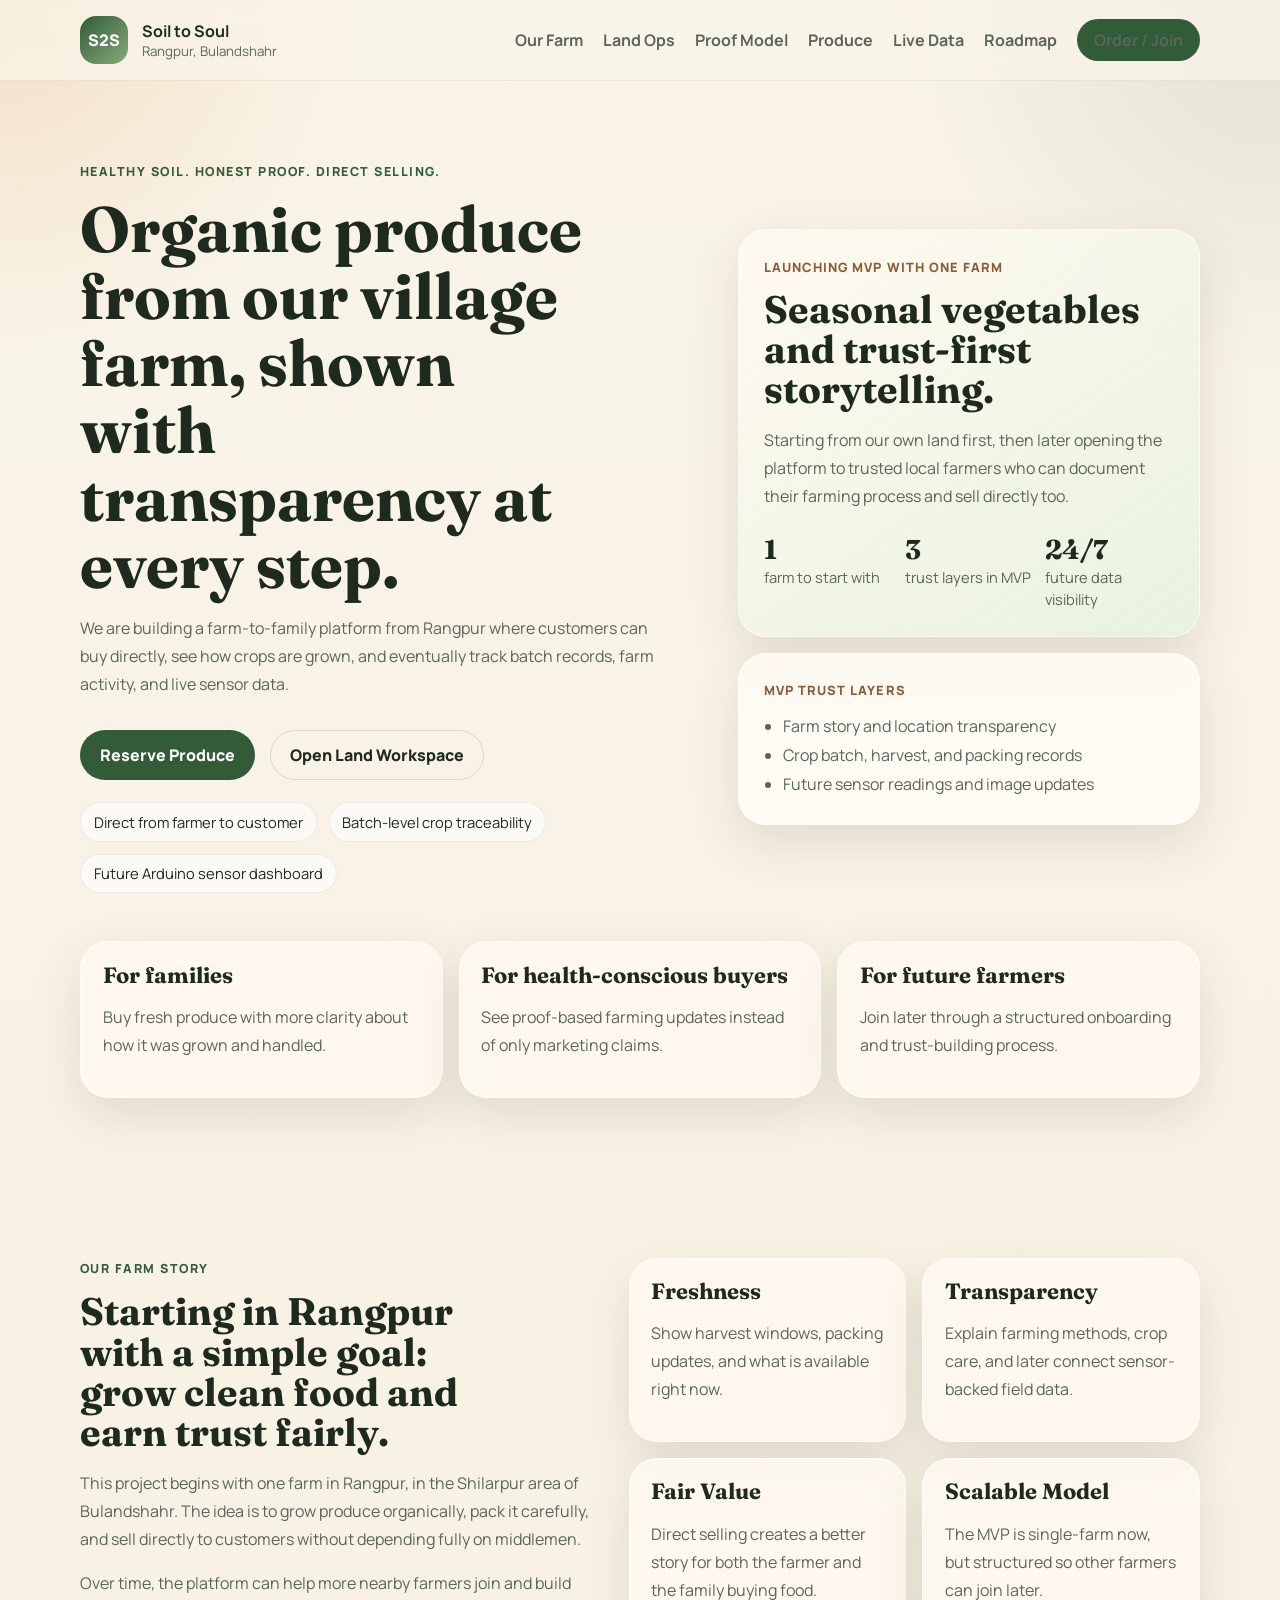
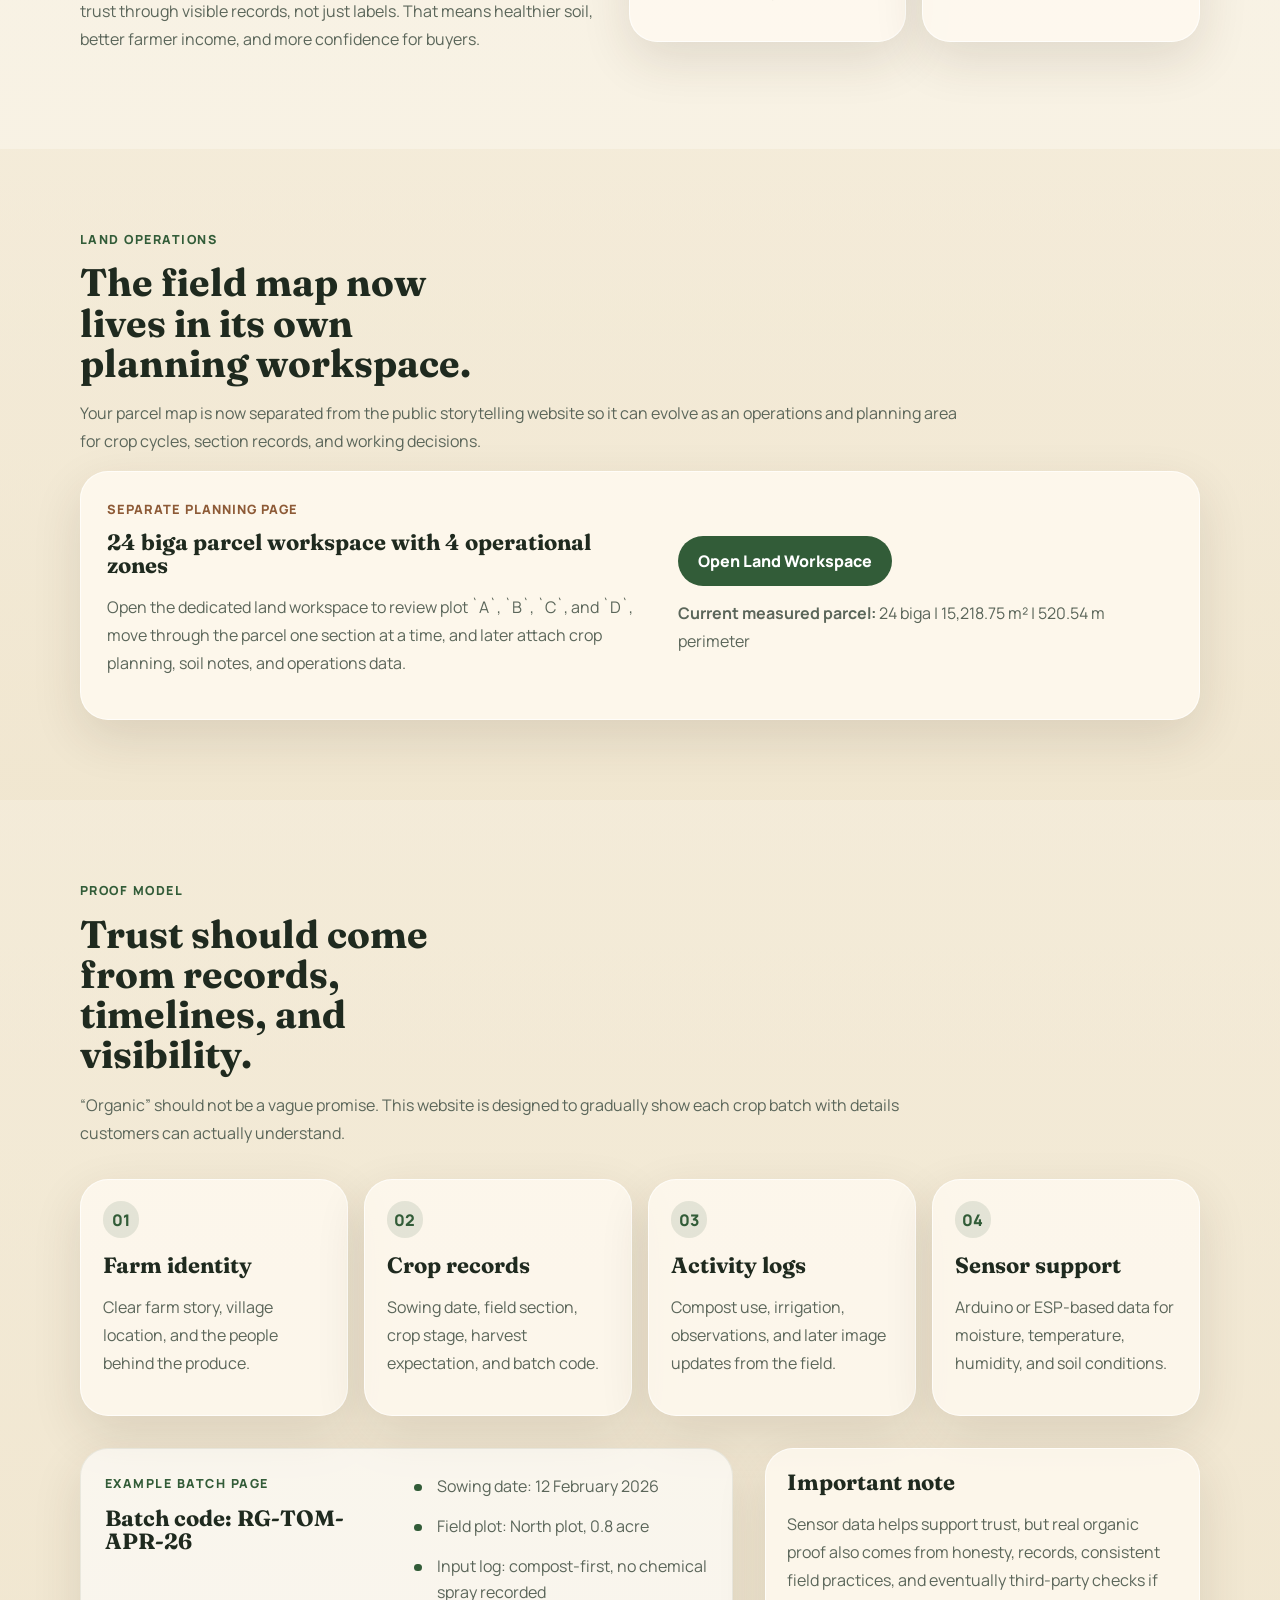
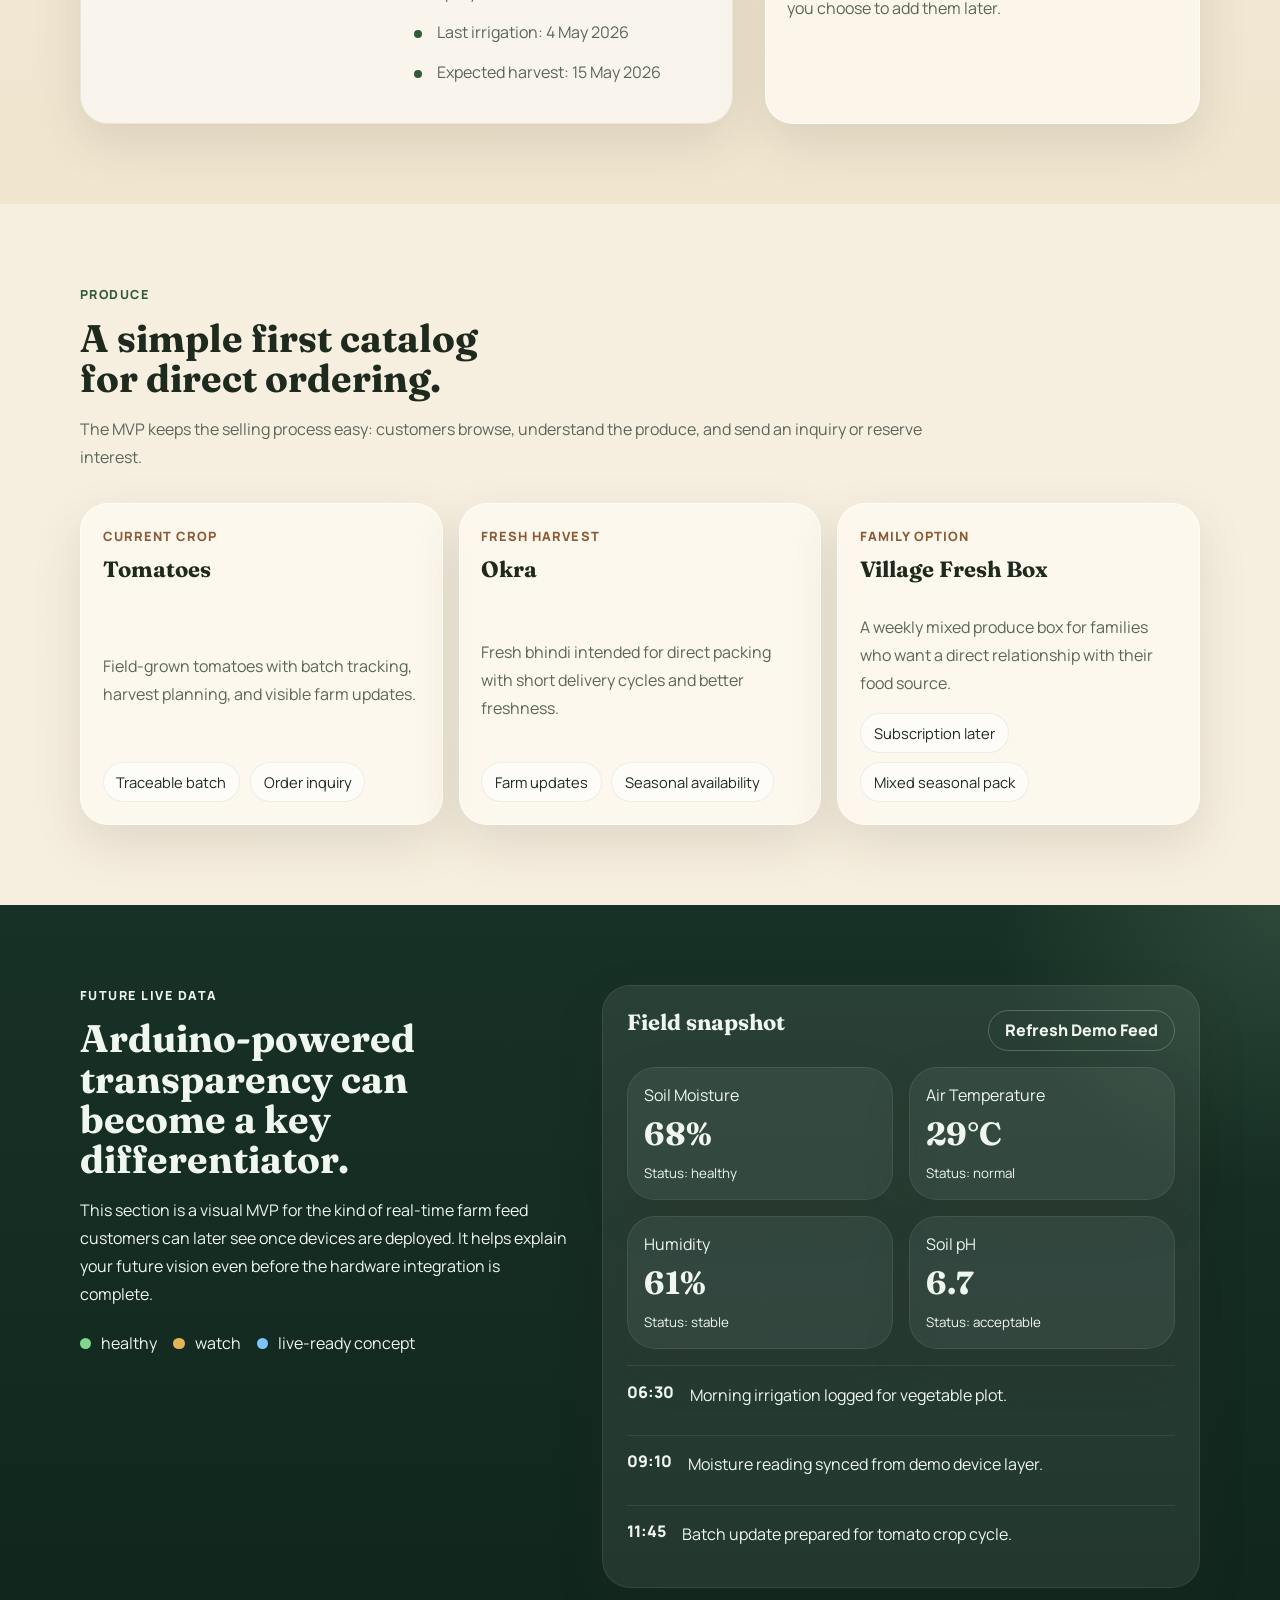
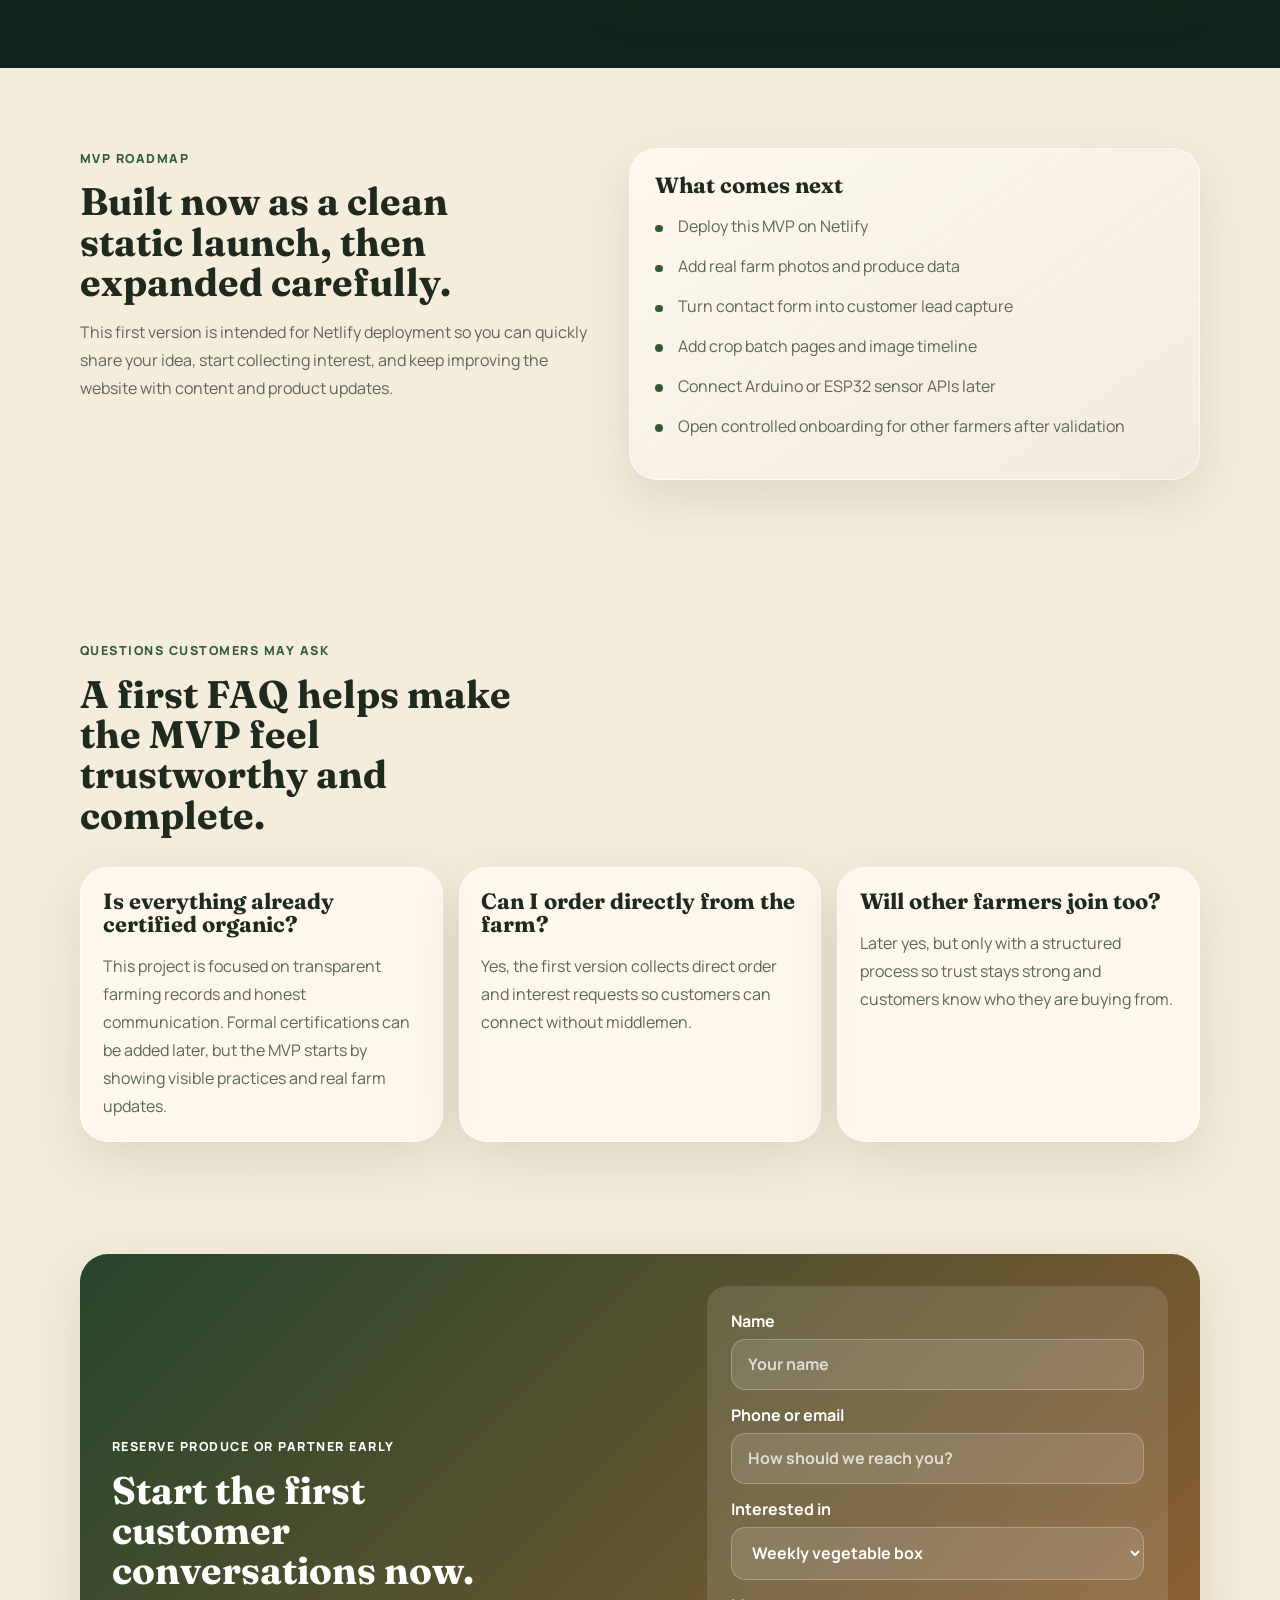
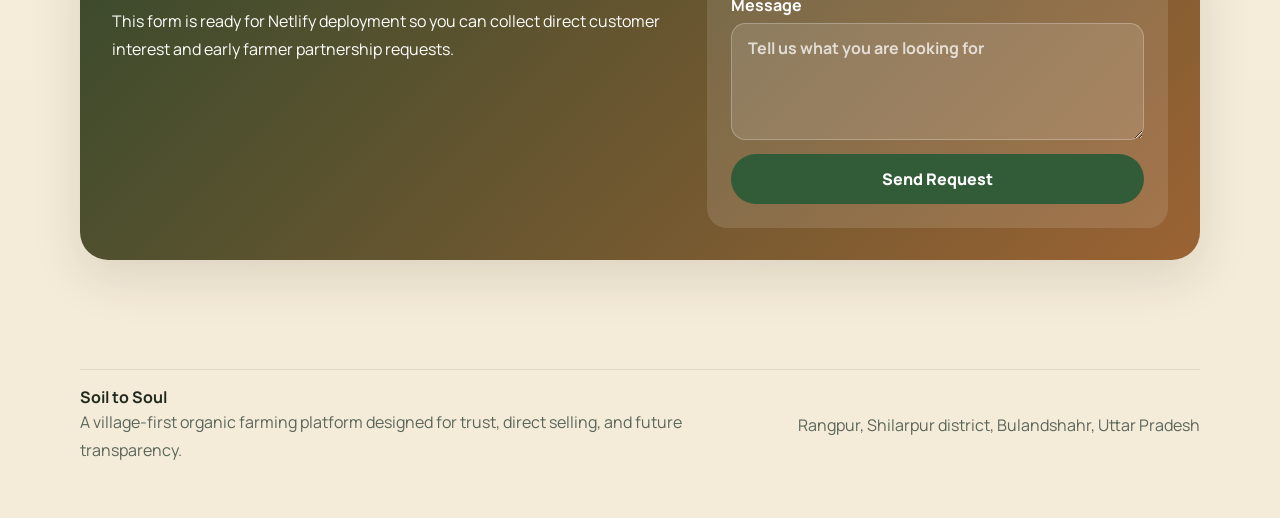
==== commit b6c1d59f: "Move land planning into dedicated workspace page" ====
--- a/index.html
+++ b/index.html
@@ -30,7 +30,7 @@
 
       <nav id="site-nav" class="site-nav">
         <a href="#story">Our Farm</a>
-        <a href="#land-map">Land Map</a>
+        <a href="/land-workspace.html">Land Ops</a>
         <a href="#proof">Proof Model</a>
         <a href="#produce">Produce</a>
         <a href="#dashboard">Live Data</a>
@@ -52,7 +52,7 @@
           </p>
           <div class="hero-actions">
             <a class="button" href="#contact">Reserve Produce</a>
-            <a class="button button-ghost" href="#proof">How Trust Works</a>
+            <a class="button button-ghost" href="/land-workspace.html">Open Land Workspace</a>
           </div>
           <ul class="hero-highlights">
             <li>Direct from farmer to customer</li>
@@ -154,144 +154,27 @@
     <section class="section section-tinted" id="land-map">
       <div class="container">
         <div class="section-heading">
-          <p class="eyebrow">Project land</p>
-          <h2>A simple field prototype that turns one land parcel into four active organic farming zones.</h2>
-          <p>
-            This MVP map treats the land as four project boxes with separate crop cycles. Visitors can click a zone to
-            understand its actual working area, current state, and what kind of updates will appear there as the farm progresses.
-          </p>
-        </div>
-
-        <div class="land-layout">
-          <div class="land-card">
-            <div class="panel-head land-head">
-              <div>
-                <p class="eyebrow">Land workspace</p>
-                <h3>Section-by-section control for one organic farming parcel</h3>
-              </div>
-              <span class="status-pill">4 active zones</span>
-            </div>
-
-            <div class="land-overview">
-              <div>
-                <p class="panel-label">Measured land</p>
-                <h3>24 biga | 15,218.75 m² total area</h3>
-              </div>
-              <p>Measured perimeter is 520.54 m. For the website MVP, the land is divided into 4 equal working sections of 6 biga each, approximately 3,804.69 m² per section.</p>
-            </div>
-
-            <div class="plot-chip-bar" role="tablist" aria-label="Land section controls">
-              <button class="plot-chip is-active" type="button" data-plot-chip="D" aria-selected="true">Plot D <span>Top left</span></button>
-              <button class="plot-chip" type="button" data-plot-chip="A" aria-selected="false">Plot A <span>Top right</span></button>
-              <button class="plot-chip" type="button" data-plot-chip="C" aria-selected="false">Plot C <span>Bottom left</span></button>
-              <button class="plot-chip" type="button" data-plot-chip="B" aria-selected="false">Plot B <span>Bottom right</span></button>
-            </div>
-
-            <div class="land-stat-row">
-              <button class="land-stat-chip is-active" type="button" data-plot-chip="D">
-                <span>Total parcel</span>
-                <strong>24 biga</strong>
-              </button>
-              <button class="land-stat-chip" type="button" data-plot-chip="A">
-                <span>Per plot area</span>
-                <strong>6 biga</strong>
-              </button>
-              <button class="land-stat-chip" type="button" data-plot-chip="B">
-                <span>Measured perimeter</span>
-                <strong>520.54 m</strong>
-              </button>
-              <button class="land-stat-chip" type="button" data-plot-chip="C">
-                <span>Elevation range</span>
-                <strong>220.31-225.89 m</strong>
-              </button>
-            </div>
-
-            <div class="land-diagram" role="group" aria-label="Interactive farm land prototype">
-              <div class="land-diagram-head">
-                <p class="eyebrow">Field navigator</p>
-                <p>Click any block to move across the four project zones.</p>
-              </div>
-              <div class="field-grid">
-                <button class="plot-zone is-active" type="button" data-plot="D" aria-pressed="true">
-                  <span class="plot-zone-label">D</span>
-                  <span class="plot-zone-note">Top left</span>
-                </button>
-                <button class="plot-zone" type="button" data-plot="A" aria-pressed="false">
-                  <span class="plot-zone-label">A</span>
-                  <span class="plot-zone-note">Top right</span>
-                </button>
-                <button class="plot-zone" type="button" data-plot="C" aria-pressed="false">
-                  <span class="plot-zone-label">C</span>
-                  <span class="plot-zone-note">Bottom left</span>
-                </button>
-                <button class="plot-zone" type="button" data-plot="B" aria-pressed="false">
-                  <span class="plot-zone-label">B</span>
-                  <span class="plot-zone-note">Bottom right</span>
-                </button>
-              </div>
-            </div>
-
-            <div class="land-caption">
-              <span><i class="dot dot-green"></i> Click a section to see its present state</span>
-              <span><i class="dot dot-amber"></i> Exact agronomy stats can be added later</span>
-            </div>
-          </div>
-
-          <aside class="plot-panel">
-            <div class="plot-panel-shell">
-              <div class="plot-panel-head">
-                <div>
-                  <p class="panel-label">Selected field section</p>
-                  <h3 id="plotTitle">Plot D</h3>
-                  <p id="plotPosition">Top left project zone</p>
-                </div>
-                <div class="plot-nav">
-                  <button id="plotPrevButton" type="button" class="button button-muted plot-nav-button" aria-label="Show previous plot">
-                    &lt;
-                  </button>
-                  <span id="plotIndex" class="status-pill plot-index">1 / 4</span>
-                  <button id="plotNextButton" type="button" class="button button-muted plot-nav-button" aria-label="Show next plot">
-                    &gt;
-                  </button>
-                </div>
-              </div>
-
-              <p id="plotScope" class="plot-scope">Field section 1 of 4 in the Soil to Soul land workspace.</p>
-
-              <div class="plot-metrics">
-                <article>
-                  <span>Approx. area</span>
-                  <strong id="plotArea">6 biga | 3,804.69 m²</strong>
-                </article>
-                <article>
-                  <span>Current state</span>
-                  <strong id="plotState">Survey mapped</strong>
-                </article>
-              </div>
-
-              <div class="plot-details-shell">
-                <div class="plot-details-head">
-                  <p class="eyebrow">Selected plot details</p>
-                  <span class="status-pill status-live">Prototype view</span>
-                </div>
-
-                <div class="plot-details">
-                  <div>
-                    <span class="plot-label">Present condition</span>
-                    <p id="plotCondition">This section sits inside the actual measured 24 biga farm parcel and is ready for plot-wise soil, crop, irrigation, and organic practice records.</p>
-                  </div>
-                  <div>
-                    <span class="plot-label">Current cycle focus</span>
-                    <p id="plotCycle">The plot is defined as one independent 6 biga cycle so each section can carry its own crop plan, growth updates, and harvest story.</p>
-                  </div>
-                  <div>
-                    <span class="plot-label">What the website will show here</span>
-                    <p id="plotWebsite">Section-wise dimensions, local biga measurement, crop cycle, soil health notes, field photos, and sensor-linked updates.</p>
-                  </div>
-                </div>
-              </div>
-            </div>
-          </aside>
+          <p class="eyebrow">Land operations</p>
+          <h2>The field map now lives in its own planning workspace.</h2>
+          <p>
+            Your parcel map is now separated from the public storytelling website so it can evolve as an operations and
+            planning area for crop cycles, section records, and working decisions.
+          </p>
+        </div>
+
+        <div class="land-preview-card">
+          <div>
+            <p class="panel-label">Separate planning page</p>
+            <h3>24 biga parcel workspace with 4 operational zones</h3>
+            <p>
+              Open the dedicated land workspace to review plot `A`, `B`, `C`, and `D`, move through the parcel one section at a time,
+              and later attach crop planning, soil notes, and operations data.
+            </p>
+          </div>
+          <div class="land-preview-actions">
+            <a class="button" href="/land-workspace.html">Open Land Workspace</a>
+            <p><strong>Current measured parcel:</strong> 24 biga | 15,218.75 m² | 520.54 m perimeter</p>
+          </div>
         </div>
       </div>
     </section>
--- a/styles.css
+++ b/styles.css
@@ -893,6 +893,55 @@
   margin-bottom: 0;
 }
 
+.land-preview-card {
+  display: grid;
+  grid-template-columns: 1.05fr 0.95fr;
+  gap: 1.5rem;
+  align-items: center;
+  padding: 1.6rem;
+  border-radius: var(--radius-xl);
+  background: rgba(255, 250, 241, 0.82);
+  border: 1px solid rgba(255, 255, 255, 0.7);
+  box-shadow: var(--shadow);
+}
+
+.land-preview-actions {
+  display: grid;
+  gap: 0.85rem;
+  justify-items: start;
+}
+
+.land-preview-actions p {
+  margin: 0;
+}
+
+.land-page-shell {
+  min-height: calc(100vh - 5rem);
+}
+
+.land-page-hero,
+.ops-grid {
+  display: grid;
+  gap: 1.5rem;
+}
+
+.land-page-hero {
+  grid-template-columns: 1.15fr 0.85fr;
+  align-items: stretch;
+}
+
+.ops-grid {
+  grid-template-columns: repeat(3, 1fr);
+}
+
+.ops-card {
+  padding: 1.35rem;
+  border-radius: var(--radius-xl);
+  background: rgba(255, 250, 241, 0.78);
+  border: 1px solid rgba(255, 255, 255, 0.7);
+  box-shadow: var(--shadow);
+}
+
 .cta-card {
   grid-template-columns: 1.1fr 0.9fr;
   align-items: center;
@@ -964,6 +1013,8 @@
   .cta-card,
   .proof-grid,
   .land-layout,
+  .land-preview-card,
+  .land-page-hero,
   .traceability-box,
   .footer-shell {
     grid-template-columns: 1fr;
@@ -972,7 +1023,8 @@
   .intro-cards,
   .timeline-grid,
   .produce-grid,
-  .faq-grid {
+  .faq-grid,
+  .ops-grid {
     grid-template-columns: repeat(2, 1fr);
   }
 }
@@ -1007,6 +1059,7 @@
   .produce-grid,
   .sensor-grid,
   .faq-grid,
+  .ops-grid,
   .stat-row,
   .plot-metrics {
     grid-template-columns: 1fr;
